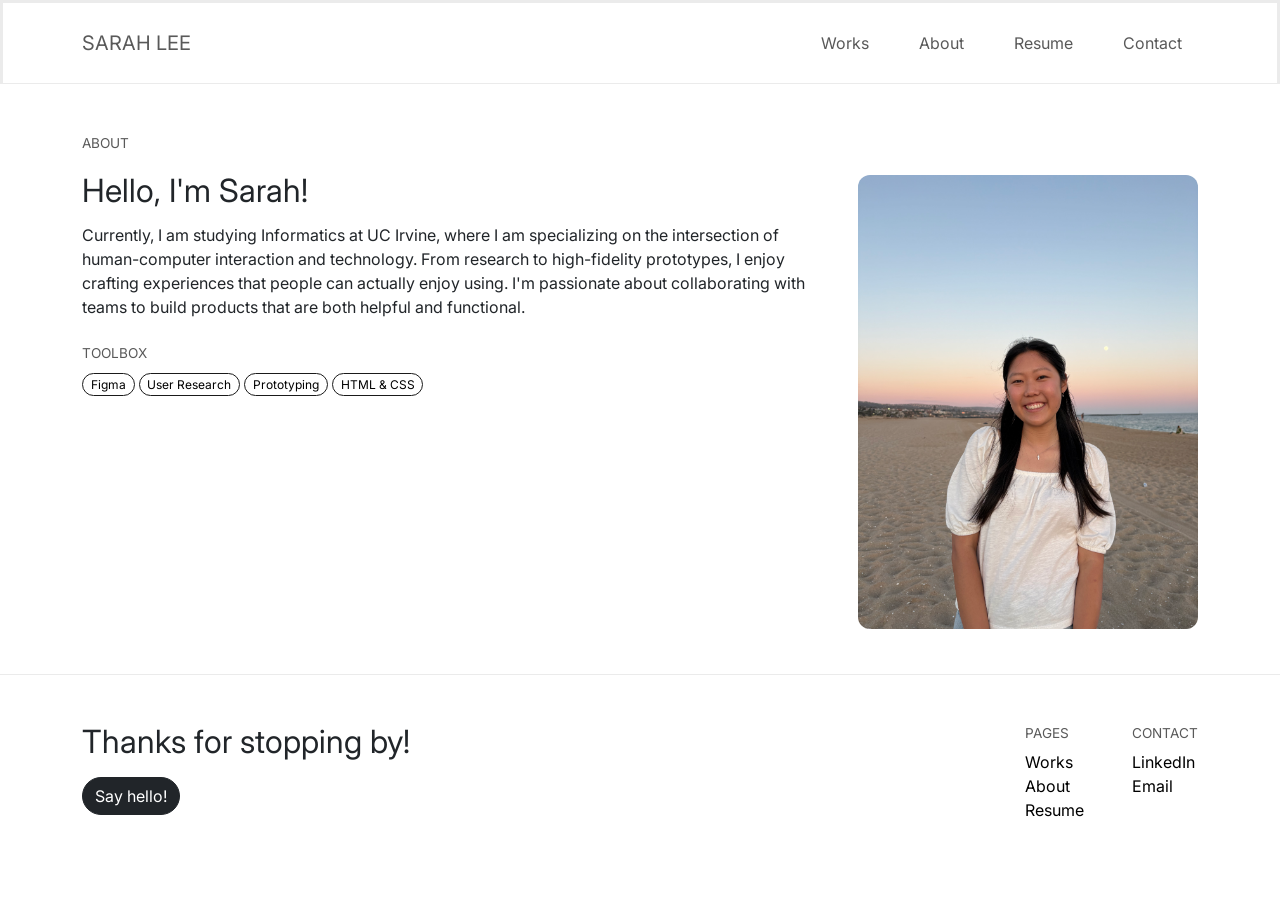
==== about.html @ 7f4d62b5 "fixed errors in nav and footer" ====
<!doctype html>
<html lang="en">
  <!--
WRITTEN BY: Sarah Lee
EMAIL: sarahsl7@uci.edu
-->

  <head>
    <meta charset="utf-8" />
    <meta name="author" content="Sarah Lee" />
    <meta name="description" content="Portfolio" />
    <meta name="viewport" content="width=device-width,initial-scale=1" />
    <!-- you would link to an external stylesheet here! -->
    <link
      rel="stylesheet"
      href="./bootstrap-5.3.8-dist/css/bootstrap.min.css"
    />
    <link rel="stylesheet" href="index.css" />
    <!-- you would also link to Bootstrap here! -->
    <title>Sarah Lee's About Page</title>
  </head>
  <body>
    <!-- nav bar -->
    <header>
      <nav
        class="navbar portfolio-nav fixed-top"
        aria-label="Sarah Lee, home page"
      >
        <div
          class="container d-flex justify-content-between align-items-center"
        >
          <a href="index.html" class="nav-brand">SARAH LEE</a>

          <ul class="nav justify-content-end">
            <li class="nav-item">
              <a
                class="nav-link"
                aria-current="page"
                href="index.html#works"
                aria-label="Works"
                >Works</a
              >
            </li>
            <li class="nav-item">
              <a class="nav-link" href="about.html" aria-label="About">About</a>
            </li>
            <li class="nav-item">
              <a
                class="nav-link"
                href="resume.pdf"
                target="_blank"
                aria-label="Resume (opens in a new tab)"
                >Resume</a
              >
            </li>
            <li class="nav-item">
              <a class="nav-link" href="contact.html" aria-label="Contact"
                >Contact</a
              >
            </li>
          </ul>
        </div>
      </nav>
    </header>

    <!-- about section-->
    <main>
      <section id="about" class="container section">
        <h2 class="label mb-4">About</h2>

        <div class="row align-items-start g-5">
          <div class="col-12 col-md-8 about-text">
            <p class="about-description">Hello, I'm Sarah!</p>
            <p>
              Currently, I am studying Informatics at UC Irvine, where I am
              specializing on the intersection of human-computer interaction and
              technology. From research to high-fidelity prototypes, I enjoy
              crafting experiences that people can actually enjoy using. I'm
              passionate about collaborating with teams to build products that
              are both helpful and functional.
            </p>
            <div class="mt-4">
              <p class="label">Toolbox</p>
              <span class="badge rounded-pill about-tag">Figma</span>
              <span class="badge rounded-pill about-tag">User Research</span>
              <span class="badge rounded-pill about-tag">Prototyping</span>
              <span class="badge rounded-pill about-tag">HTML &amp; CSS</span>
            </div>
          </div>
          <div class="col-12 col-md-4 text-center">
            <img
              src="headshot.png"
              alt="Portrait of Sarah Lee at the beach"
              class="img-fluid profile-img"
            />
          </div>
        </div>
      </section>
    </main>
    <!-- footer -->
    <footer id="contact" class="footer">
      <div class="container">
        <div class="row">
          <div class="col-12 col-md-6 mb-4 mb-md-0">
            <h2 class="footer-heading">Thanks for stopping by!</h2>
            <a
              href="mailto:sarahsl7@uci.edu"
              class="btn btn-dark rounded-pill footer-btn"
              >Say hello!</a
            >
          </div>

          <div
            class="col-12 col-md-6 d-flex gap-5 justify-content-start justify-content-md-end"
          >
            <div>
              <p class="label">Pages</p>
              <ul class="list-unstyled" aria-label="Pages">
                <li>
                  <a href="index.html#works" class="footer-link">Works</a>
                </li>
                <li><a href="about.html" class="footer-link">About</a></li>
                <li>
                  <a
                    href="resume.pdf"
                    target="_blank"
                    rel="noopener noreferrer"
                    class="footer-link"
                    >Resume</a
                  >
                </li>
              </ul>
            </div>

            <div>
              <p class="label">Contact</p>
              <ul class="list-unstyled" aria-label="Contact">
                <li>
                  <a
                    href="https://www.linkedin.com/in/sarah-lee-271b3a2b9/?isSelfProfile=true"
                    class="footer-link"
                    >LinkedIn</a
                  >
                </li>
                <li>
                  <a href="mailto:sarahsl7@uci.edu" class="footer-link"
                    >Email</a
                  >
                </li>
              </ul>
            </div>
          </div>
        </div>
      </div>
    </footer>
  </body>
</html>
---- index.css ----
@import url("https://fonts.googleapis.com/css2?family=Inter:ital,opsz,wght@0,14..32,100..900;1,14..32,100..900&display=swap");

body {
  font-family: "Inter", sans-serif;
  padding-top: 90px;
}

.section {
  padding-top: 45px;
  padding-bottom: 45px;
}

.skip-link {
  color: white;
}

.portfolio-nav {
  padding: 20px;
  background-color: white;
  border-bottom: 1px;
  border-color: #ebebeb;
  border-style: solid;
}

.nav-brand {
  font-size: 20px;
  color: #595959;
  text-decoration: none;
}

.nav-brand:hover {
  color: #496d89;
}

.portfolio-nav .nav {
  display: flex;
  gap: 18px;
  justify-content: flex-end;
  color: #595959;
}

.portfolio-nav .nav-link {
  color: #595959;
}

.portfolio-nav .nav-link:hover {
  color: #496d89;
}

.top {
  color: black;
  position: relative;
}

@media screen and (max-width: 640px) {
  .top {
    padding-top: 40px;
    padding-bottom: 24px;
  }
}

@media screen and (min-width: 640px) and (max-width: 1024px) {
  .top {
    padding-top: 70px;
    padding-bottom: 45px;
  }
}

@media screen and (min-width: 1024px) {
  .top {
    padding-top: 100px;
    padding-bottom: 65px;
  }
}

.top h1 {
  color: black;
  font-size: 4em;
  font-weight: normal;
}

.description {
  font-size: 2em;
  margin-bottom: 2em;
}

.label {
  text-transform: uppercase;
  font-weight: normal;
  color: #595959;
  font-size: 0.85em;
  margin-bottom: 0.5em;
}

#works {
  scroll-margin-top: 50px;
}

.works-card-img {
  height: 350px;
  object-fit: cover;
  border-radius: 10px;
}

.works-card {
  overflow: hidden;
  border: none;
}

.works-card:hover {
  border-color: #496d89;
}

.works-card-img {
  border: 0.25px solid rgba(128, 128, 128, 0.283);
}

.works-tag {
  border: 1px solid #1a1a1a;
  font-weight: normal;
  background-color: white;
  color: black;
}

.works-link {
  color: #1a1a1a;
}

.card-body:hover .works-link {
  color: #496d89;
}

.card-body:hover .card-description {
  color: #496d89;
}

.profile-img {
  width: 100%;
  max-width: 450px;
  height: auto;
  border-radius: 12px;
}

.about-description {
  font-size: 2em;
  line-height: 1;
  margin-bottom: 1rem;
  overflow-wrap: anywhere;
}

.about-text p {
  overflow-wrap: anywhere;
}

.about-tag {
  border: 1px solid #1a1a1a;
  font-weight: normal;
  background-color: white;
  color: black;
}

.footer {
  padding-top: 48px;
  padding-bottom: 24px;
  background-color: white;
  border-top: 1px;
  border-top-color: #ebebeb;
  border-top-style: solid;
}

.footer-heading {
  font-weight: normal;
  font-size: 2em;
  margin-bottom: 3%;
}

.footer-btn:hover {
  background-color: #496d89;
}

.footer-link {
  text-decoration: none;
  color: black;
}

.footer-link:hover {
  color: #496d89;
}

.back-button {
  display: inline-block;
  margin-bottom: 1.5rem;
  margin-top: 1.5rem;
  color: #595959;
  text-decoration: none;
}

.back-button:hover {
  color: #496d89;
}

.cs-hero-img {
  width: 100%;
  height: 600px;
  object-fit: cover;
}

.cs-summary {
  margin-bottom: 5%;
  font-weight: normal;
}

.contact-form .form-label {
  text-transform: uppercase;
}
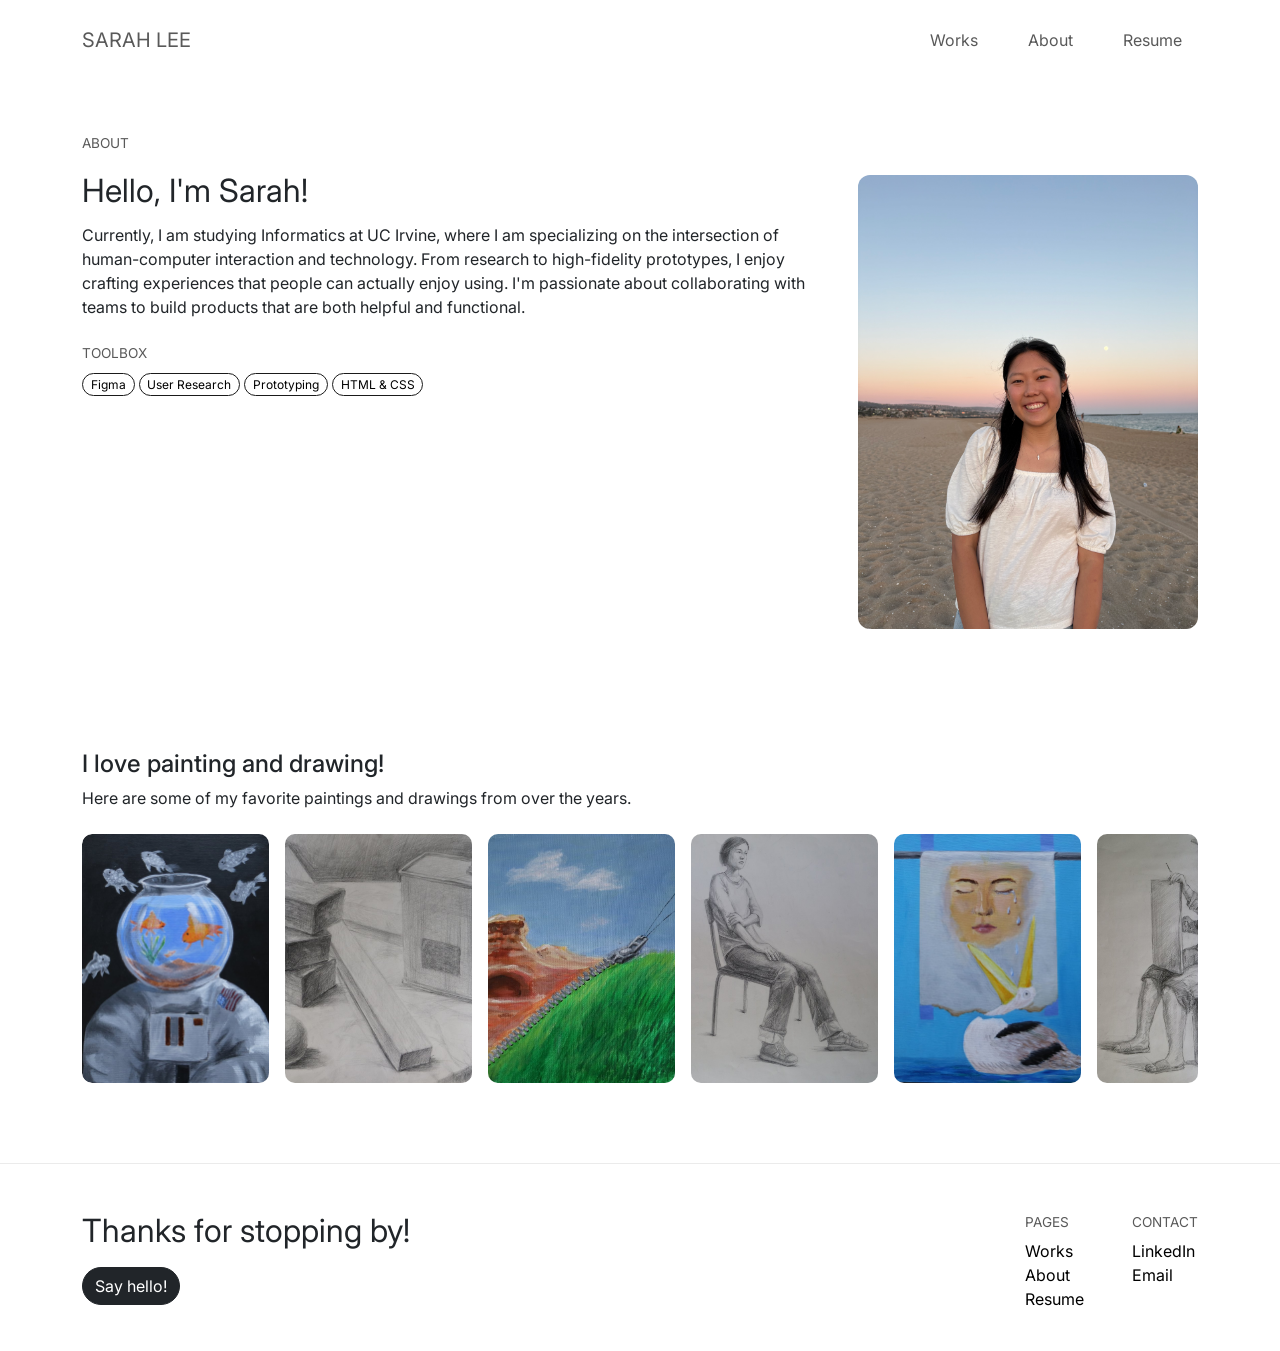
==== commit 74e5b60e: "Added image carousel in About page" ====
--- a/about.html
+++ b/about.html
@@ -23,7 +23,7 @@
     <!-- nav bar -->
     <header>
       <nav
-        class="navbar portfolio-nav fixed-top"
+        class="navbar portfolio-nav cs-nav fixed-top"
         aria-label="Sarah Lee, home page"
       >
         <div
@@ -51,11 +51,6 @@
                 target="_blank"
                 aria-label="Resume (opens in a new tab)"
                 >Resume</a
-              >
-            </li>
-            <li class="nav-item">
-              <a class="nav-link" href="contact.html" aria-label="Contact"
-                >Contact</a
               >
             </li>
           </ul>
@@ -96,6 +91,123 @@
           </div>
         </div>
       </section>
+
+      <!-- art carousel -->
+      <section class="container art-section" aria-labelledby="art-heading">
+        <h2 id="art-heading" class="art-heading">I love painting and drawing!</h2>
+        <p class="art-text">
+          Here are some of my favorite paintings and drawings from over the
+          years.
+        </p>
+
+        <div class="art-carousel">
+          <ul class="art-track">
+            <li>
+              <img src="artwork/astronaut-fish.jpg" alt="Painting of an astronaut whose helmet is a fishbowl with goldfish, with more fish floating in the black background." />
+            </li>
+            <li>
+              <img src="artwork/bricks.jpg" alt="Pencil drawing of stacked bricks, a metal can, a glass jar and a ball on a cloth." />
+            </li>
+            <li>
+              <img src="artwork/canyon-zipper.jpg" alt="Painting of a red rock canyon and a green grassy hill joined by a zipper, with birds above." />
+            </li>
+            <li>
+              <img src="artwork/girlonchair.jpg" alt="Pencil drawing of a girl sitting on a chair with her legs crossed." />
+            </li>
+            <li>
+              <img src="artwork/crane-face.jpg" alt="Painting of a crying woman's face on a hanging cloth above a pelican on blue water." />
+            </li>
+            <li>
+              <img src="artwork/man-painting.jpg" alt="Pencil drawing of a man in a cap sitting on a chair, painting on a canvas." />
+            </li>
+            <li>
+              <img src="artwork/fish-book.jpg" alt="Painting of an open book with a koi fish and lily pads growing from it, and fish drawings floating in the sky." />
+            </li>
+            <li>
+              <img src="artwork/puzzle-man.jpg" alt="Pencil drawing of a woman's face partly made of puzzle pieces, with the paper curling into a scroll." />
+            </li>
+            <li>
+              <img src="artwork/frame.jpg" alt="Painting of a wooden frame on a dock showing a green field and snowy mountains, with water pouring out of it." />
+            </li>
+            <li>
+              <img src="artwork/teddy-bear.jpg" alt="Pencil drawing of a teddy bear sitting on a cloth beside a vase and a wrapped box." />
+            </li>
+            <li>
+              <img src="artwork/glass-flower.jpg" alt="Painting of a pink magnolia growing inside a glass bottle on cracked ground, with blue shards flying out." />
+            </li>
+            <li>
+              <img src="artwork/holocaust.jpg" alt="Pencil drawing of two hands holding above railroad tracks that lead to a gate, with a yellow ribbon and a small figure walking." />
+            </li>
+            <li>
+              <img src="artwork/golf-man.jpg" alt="Painting of an older man in a blue shirt with a patch of grass and a golf flag on top of his head, on a yellow background." />
+            </li>
+            <li>
+              <img src="artwork/man-on-sheet.jpg" alt="Painting of a man's portrait on a hanging sheet in a wheat field, with a road winding out of it." />
+            </li>
+            <li>
+              <img src="artwork/tulip-pool.jpg" alt="Painting of a giant pink tulip topped with a pool and a ladder, rising from a wheat field with donuts floating around it." />
+            </li>
+            <li>
+              <img src="artwork/violin.jpg" alt="Painting of a road winding up from a cliff into the neck of a cello, above a city of gray buildings by the sea." />
+            </li>
+            <li>
+              <img src="artwork/whale.jpg" alt="Painting of a gray whale with a brick archway in its body, floating in blue water." />
+            </li>
+            <!-- second copy so the loop never shows a gap -->
+            <li aria-hidden="true">
+              <img src="artwork/astronaut-fish.jpg" alt="" />
+            </li>
+            <li aria-hidden="true">
+              <img src="artwork/bricks.jpg" alt="" />
+            </li>
+            <li aria-hidden="true">
+              <img src="artwork/canyon-zipper.jpg" alt="" />
+            </li>
+            <li aria-hidden="true">
+              <img src="artwork/girlonchair.jpg" alt="" />
+            </li>
+            <li aria-hidden="true">
+              <img src="artwork/crane-face.jpg" alt="" />
+            </li>
+            <li aria-hidden="true">
+              <img src="artwork/man-painting.jpg" alt="" />
+            </li>
+            <li aria-hidden="true">
+              <img src="artwork/fish-book.jpg" alt="" />
+            </li>
+            <li aria-hidden="true">
+              <img src="artwork/puzzle-man.jpg" alt="" />
+            </li>
+            <li aria-hidden="true">
+              <img src="artwork/frame.jpg" alt="" />
+            </li>
+            <li aria-hidden="true">
+              <img src="artwork/teddy-bear.jpg" alt="" />
+            </li>
+            <li aria-hidden="true">
+              <img src="artwork/glass-flower.jpg" alt="" />
+            </li>
+            <li aria-hidden="true">
+              <img src="artwork/holocaust.jpg" alt="" />
+            </li>
+            <li aria-hidden="true">
+              <img src="artwork/golf-man.jpg" alt="" />
+            </li>
+            <li aria-hidden="true">
+              <img src="artwork/man-on-sheet.jpg" alt="" />
+            </li>
+            <li aria-hidden="true">
+              <img src="artwork/tulip-pool.jpg" alt="" />
+            </li>
+            <li aria-hidden="true">
+              <img src="artwork/violin.jpg" alt="" />
+            </li>
+            <li aria-hidden="true">
+              <img src="artwork/whale.jpg" alt="" />
+            </li>
+          </ul>
+        </div>
+      </section>
     </main>
     <!-- footer -->
     <footer id="contact" class="footer">
@@ -153,5 +265,6 @@
         </div>
       </div>
     </footer>
+      <script src="nav.js"></script>
   </body>
 </html>
--- a/index.css
+++ b/index.css
@@ -16,10 +16,6 @@
 
 .portfolio-nav {
   padding: 20px;
-  background-color: white;
-  border-bottom: 1px;
-  border-color: #ebebeb;
-  border-style: solid;
 }
 
 .nav-brand {
@@ -213,3 +209,415 @@
 .contact-form .form-label {
   text-transform: uppercase;
 }
+
+/* ---------- Case study page ---------- */
+.cs-page {
+  padding-top: 0;
+}
+
+.cs-nav {
+  background-color: transparent;
+  border-bottom-color: transparent;
+  transition:
+    background-color 0.2s,
+    border-color 0.2s;
+}
+
+.cs-nav.scrolled {
+  background-color: white;
+  border-bottom-color: #ebebeb;
+}
+
+.cs-banner {
+  padding-top: 100px;
+  background-color: #ebf9fe;
+  line-height: 0;
+}
+
+.cs-banner-img {
+  display: block;
+  width: 100%;
+  height: 260px;
+  object-fit: contain;
+}
+
+.cs-header {
+  padding-top: 2.5rem;
+}
+
+.cs-title {
+  font-weight: normal;
+  font-size: 2rem;
+  letter-spacing: -0.02em;
+  margin-bottom: 0.5rem;
+}
+
+.cs-summary {
+  color: #595959;
+  font-weight: normal;
+  font-size: 1rem;
+  margin-bottom: 0;
+}
+
+.cs-store-badge {
+  display: block;
+  height: 48px;
+  width: auto;
+}
+
+.cs-meta {
+  margin-top: 2rem;
+  padding-top: 1.5rem;
+  padding-bottom: 0.5rem;
+  border-top: 1px solid #ebebeb;
+  border-bottom: 1px solid #ebebeb;
+}
+
+.cs-meta p {
+  margin-bottom: 0.25rem;
+}
+
+.cs-body {
+  padding-top: 2.5rem;
+  padding-bottom: 4rem;
+}
+
+.cs-side .back-button {
+  margin-top: 0;
+}
+
+.cs-sections ul {
+  margin-bottom: 0;
+}
+
+.cs-section-link {
+  color: #595959;
+  text-decoration: none;
+}
+
+.cs-section-link:hover,
+.cs-section-link.active {
+  color: #1a1a1a;
+}
+
+.cs-eyebrow {
+  margin-bottom: 1rem;
+  color: rgb(0, 0, 227);
+  font-size: 0.75rem;
+  letter-spacing: 0.1em;
+  text-transform: uppercase;
+}
+
+.cs-subeyebrow {
+  margin-top: 2.5rem;
+  margin-bottom: 1.25rem;
+}
+
+.cs-section {
+  padding-top: 3.5rem;
+  scroll-margin-top: 90px;
+}
+
+.cs-section:first-child {
+  padding-top: 0;
+}
+
+.cs-section h2 {
+  margin-bottom: 1.5rem;
+  font-size: 1rem;
+  font-weight: normal;
+  letter-spacing: -0.01em;
+  line-height: 1.375;
+}
+
+.cs-section h3 {
+  margin-bottom: 0.5rem;
+  font-size: 1.25rem;
+  font-weight: normal;
+}
+
+.cs-section p {
+  max-width: 65ch;
+  line-height: 1.65;
+  overflow-wrap: anywhere;
+}
+
+.cs-box {
+  margin-top: 1.5rem;
+  padding: 1.75rem;
+  border-radius: 16px;
+  background-color: #f8f9fa;
+}
+
+.cs-box p:last-child {
+  margin-bottom: 1rem;
+}
+
+.cs-content {
+  max-width: 944px;
+}
+
+.cs-feature {
+  padding: 2.5rem 0;
+}
+
+.cs-feature p {
+  margin-bottom: 0;
+}
+
+.cs-feature + .cs-feature {
+  margin-top: 1rem;
+}
+
+.cs-feature .cs-panel {
+  aspect-ratio: 1 / 1;
+  overflow: hidden;
+  border-radius: 6px;
+}
+
+.cs-feature .cs-panel span {
+  display: block;
+  width: 100%;
+  height: 100%;
+}
+
+.cs-feature .cs-panel img {
+  display: block;
+  width: 100%;
+  height: 100%;
+  object-fit: cover;
+  transform: scale(1.45);
+}
+
+/* each screenshot has its phone at a slightly different spot, so nudge it to the center */
+.cs-feature .cs-panel img.cs-shot-pc {
+  transform: translate(-6.4%, 12.7%) scale(1.45);
+}
+
+.cs-feature .cs-panel img.cs-shot-event {
+  transform: translate(0, 9.4%) scale(1.45);
+}
+
+.cs-feature .cs-panel img.cs-shot-rewards {
+  transform: translate(2.1%, 9.9%) scale(1.45);
+}
+
+.cs-panel {
+  display: flex;
+  justify-content: center;
+  color: #595959;
+  text-align: center;
+}
+
+.cs-panel-wide {
+  display: block;
+  margin-top: 1rem;
+  overflow: hidden;
+  border: 1px solid #f5f5f5;
+  border-radius: 12px;
+}
+
+.cs-panel-wide span {
+  display: block;
+}
+
+.cs-panel-wide img {
+  display: block;
+  width: 100%;
+  height: auto;
+}
+
+.cs-rule {
+  margin: 1rem 0;
+  border-color: #ebebeb;
+  opacity: 1;
+}
+
+.cs-pain li {
+  position: relative;
+  padding-left: 1.75rem;
+  margin-bottom: 0.9rem;
+  line-height: 1.5;
+}
+
+.cs-pain li::before {
+  content: "\2715";
+  content: "\2715" / "";
+  position: absolute;
+  left: 0;
+  color: rgb(0, 0, 227);
+}
+
+@media screen and (min-width: 768px) {
+  .cs-banner-img {
+    height: 460px;
+  }
+
+  .cs-title {
+    font-size: 3rem;
+  }
+
+  .cs-section {
+    padding-top: 5rem;
+  }
+
+  .cs-section h2 {
+    font-size: 2.2rem;
+  }
+
+  .cs-side {
+    position: sticky;
+    top: 110px;
+  }
+
+  .cs-sections {
+    border-left: 1px solid #ebebeb;
+  }
+
+  .cs-section-link {
+    display: block;
+    margin-left: -1px;
+    padding: 0.35rem 0 0.35rem 1rem;
+    border-left: 2px solid transparent;
+  }
+
+  .cs-section-link.active {
+    border-left-color: rgb(0, 0, 227);
+  }
+}
+
+@media screen and (max-width: 640px) {
+  .cs-banner {
+    padding-top: 180px;
+  }
+
+  .cs-box {
+    padding: 1.25rem;
+  }
+
+  .cs-panel {
+    min-height: 180px;
+  }
+}
+
+/* ---------- Case study page: text size and side margins ---------- */
+.cs-page {
+  font-size: 0.9375rem;
+}
+
+.cs-page .container {
+  --bs-gutter-x: 3rem;
+  max-width: 1180px;
+}
+
+.cs-page .nav-brand {
+  font-size: 1.15rem;
+}
+
+.cs-page .portfolio-nav .nav-link {
+  font-size: 0.9rem;
+}
+
+.cs-page .cs-title {
+  font-size: 2.1rem;
+}
+
+.cs-page .cs-summary {
+  font-size: 1rem;
+}
+
+.cs-page .cs-eyebrow {
+  font-size: 0.7rem;
+}
+
+.cs-page .cs-section h2 {
+  font-size: 1.625rem;
+}
+
+.cs-page .cs-section h3 {
+  font-size: 1.15rem;
+}
+
+@media screen and (min-width: 768px) {
+  .cs-page .cs-title {
+    font-size: 2.75rem;
+  }
+
+  .cs-page .cs-section h2 {
+    font-size: 2.05rem;
+  }
+}
+
+/* ---------- About page: art carousel ---------- */
+/* 120px from the content above (the about section already has 45px of bottom padding) */
+.art-section {
+  padding-top: 75px;
+  padding-bottom: 5rem;
+}
+
+.art-heading {
+  margin: 0 0 8px;
+  font-size: 1.5rem;
+  font-weight: 500;
+  line-height: 30px;
+}
+
+.art-text {
+  margin: 0 0 24px;
+  font-size: 1rem;
+  font-weight: 400;
+  line-height: 1.45;
+}
+
+.art-carousel {
+  overflow: hidden;
+  border-radius: 10px;
+}
+
+.art-track {
+  display: flex;
+  gap: 16px;
+  width: max-content;
+  margin: 0;
+  padding: 0;
+  list-style: none;
+  animation: art-scroll 85s linear infinite;
+}
+
+.art-track:hover {
+  animation-play-state: paused;
+}
+
+.art-track li {
+  flex: none;
+}
+
+.art-track img {
+  display: block;
+  width: 187px;
+  height: 249px;
+  object-fit: cover;
+  border-radius: 10px;
+}
+
+/* moves exactly one copy of the images (plus one gap) to the left, then repeats */
+@keyframes art-scroll {
+  to {
+    transform: translateX(calc(-50% - 8px));
+  }
+}
+
+/* people who ask for less motion get a still strip they can scroll by hand */
+@media (prefers-reduced-motion: reduce) {
+  .art-track {
+    animation: none;
+  }
+
+  .art-track li[aria-hidden="true"] {
+    display: none;
+  }
+
+  .art-carousel {
+    overflow-x: auto;
+  }
+}
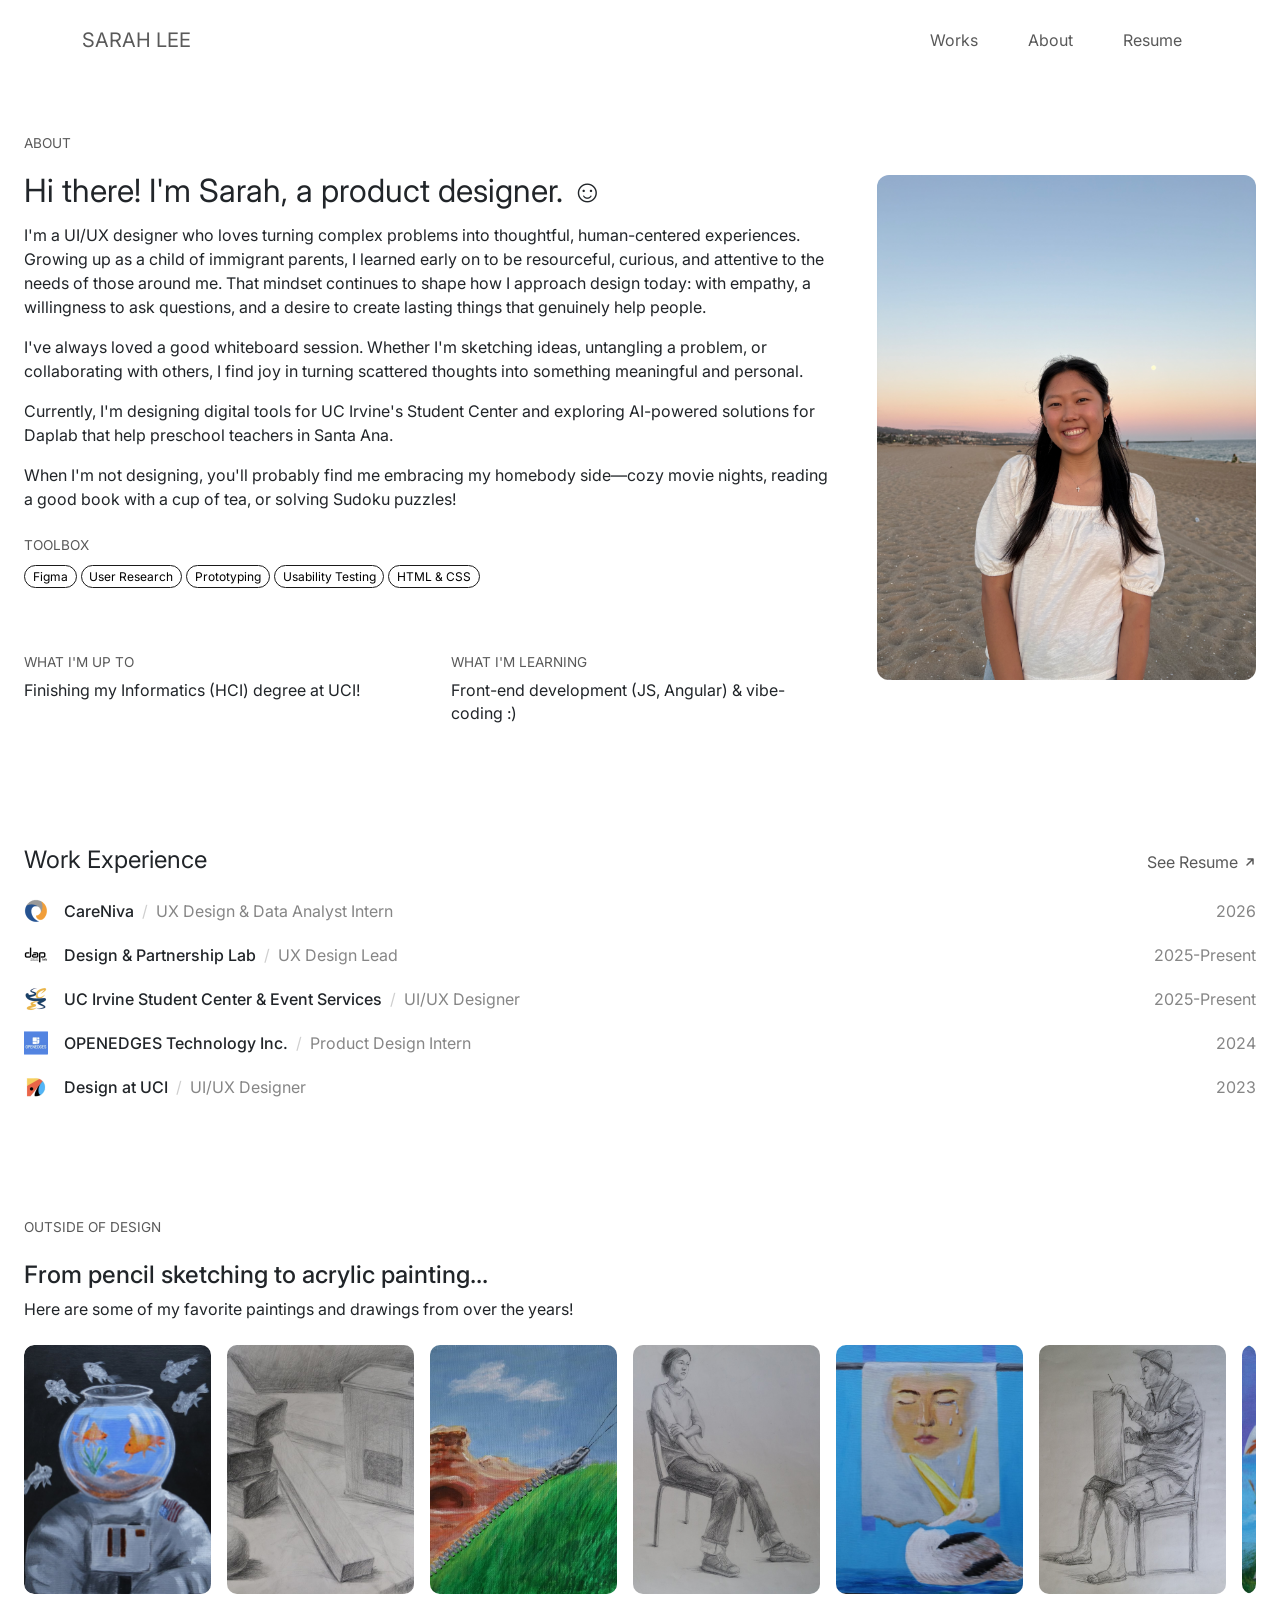
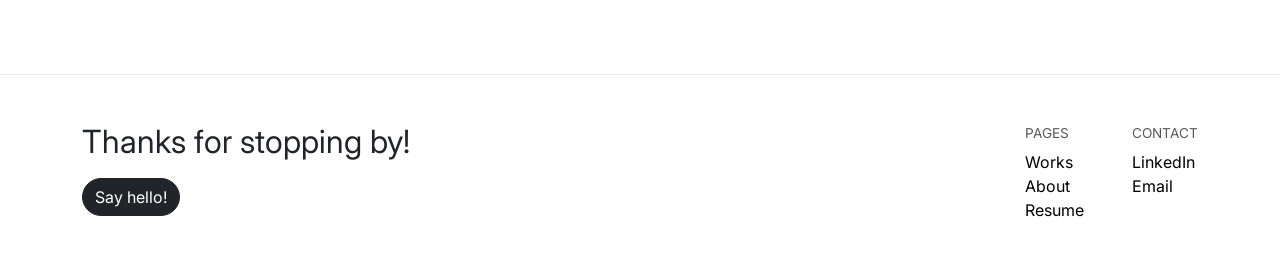
==== commit d8b92087: "added work experience in About and experimenting with careniva cs" ====
--- a/about.html
+++ b/about.html
@@ -65,21 +65,58 @@
 
         <div class="row align-items-start g-5">
           <div class="col-12 col-md-8 about-text">
-            <p class="about-description">Hello, I'm Sarah!</p>
+            <p class="about-description">
+              Hi there! I'm Sarah, a product designer. ☺
+            </p>
             <p>
-              Currently, I am studying Informatics at UC Irvine, where I am
-              specializing on the intersection of human-computer interaction and
-              technology. From research to high-fidelity prototypes, I enjoy
-              crafting experiences that people can actually enjoy using. I'm
-              passionate about collaborating with teams to build products that
-              are both helpful and functional.
+              I'm a UI/UX designer who loves turning complex problems into
+              thoughtful, human-centered experiences. Growing up as a child of
+              immigrant parents, I learned early on to be resourceful, curious,
+              and attentive to the needs of those around me. That mindset
+              continues to shape how I approach design today: with empathy, a
+              willingness to ask questions, and a desire to create lasting
+              things that genuinely help people.
+            </p>
+            <p>
+              I've always loved a good whiteboard session. Whether I'm sketching
+              ideas, untangling a problem, or collaborating with others, I find
+              joy in turning scattered thoughts into something meaningful and
+              personal.
+            </p>
+            <p>
+              Currently, I'm designing digital tools for UC Irvine's Student
+              Center and exploring AI-powered solutions for Daplab that help
+              preschool teachers in Santa Ana.
+            </p>
+            <p>
+              When I'm not designing, you'll probably find me embracing my
+              homebody side—cozy movie nights, reading a good book with a cup of
+              tea, or solving Sudoku puzzles!
             </p>
             <div class="mt-4">
               <p class="label">Toolbox</p>
               <span class="badge rounded-pill about-tag">Figma</span>
               <span class="badge rounded-pill about-tag">User Research</span>
               <span class="badge rounded-pill about-tag">Prototyping</span>
+              <span class="badge rounded-pill about-tag"
+                >Usability Testing</span
+              >
               <span class="badge rounded-pill about-tag">HTML &amp; CSS</span>
+            </div>
+
+            <div class="row gx-5 about-now">
+              <div class="col-12 col-md-6 mb-4 mb-md-0">
+                <p class="label">What I'm up to</p>
+                <p class="about-now-text">
+                  Finishing my Informatics (HCI) degree at UCI!
+                </p>
+              </div>
+              <div class="col-12 col-md-6">
+                <p class="label">What I'm Learning</p>
+                <p class="about-now-text">
+                  Front-end development (JS, Angular) & vibe-coding :)
+                </p>
+              </div>
             </div>
           </div>
           <div class="col-12 col-md-4 text-center">
@@ -92,66 +129,201 @@
         </div>
       </section>
 
+      <!-- work experience -->
+      <section class="container exp-section" aria-labelledby="exp-heading">
+        <div class="d-flex justify-content-between align-items-baseline">
+          <h2 id="exp-heading" class="exp-heading">Work Experience</h2>
+          <a
+            href="resume.pdf"
+            target="_blank"
+            rel="noopener noreferrer"
+            class="exp-resume"
+            aria-label="See Resume (opens in a new tab)"
+            >See Resume
+            <svg
+              class="exp-arrow"
+              width="12"
+              height="12"
+              viewBox="0 0 12 12"
+              fill="none"
+              stroke="currentColor"
+              stroke-width="1.5"
+              stroke-linecap="round"
+              stroke-linejoin="round"
+              aria-hidden="true"
+              focusable="false"
+            >
+              <path d="M3 9L9 3M4 3h5v5" />
+            </svg>
+          </a>
+        </div>
+
+        <!-- copy a whole <li> to add a job. Swap the letter box for <img src="logo.png" alt=""> if you have a logo -->
+        <ul class="exp-list">
+          <li class="exp-row">
+            <span class="exp-logo" aria-hidden="true"
+              ><img src="logos/careniva.png" alt=""
+            /></span>
+            <span class="exp-company">CareNiva</span>
+            <span class="exp-sep" aria-hidden="true">/</span>
+            <span class="exp-role">UX Design &amp; Data Analyst Intern</span>
+            <span class="exp-year">2026</span>
+          </li>
+          <li class="exp-row">
+            <span class="exp-logo" aria-hidden="true"
+              ><img src="logos/dap-lab.png" alt=""
+            /></span>
+            <span class="exp-company">Design &amp; Partnership Lab</span>
+            <span class="exp-sep" aria-hidden="true">/</span>
+            <span class="exp-role">UX Design Lead</span>
+            <span class="exp-year">2025-Present</span>
+          </li>
+          <li class="exp-row">
+            <span class="exp-logo" aria-hidden="true"
+              ><img src="logos/uci-student-center.png" alt=""
+            /></span>
+            <span class="exp-company"
+              >UC Irvine Student Center &amp; Event Services</span
+            >
+            <span class="exp-sep" aria-hidden="true">/</span>
+            <span class="exp-role">UI/UX Designer</span>
+            <span class="exp-year">2025-Present</span>
+          </li>
+          <li class="exp-row">
+            <span class="exp-logo" aria-hidden="true"
+              ><img src="logos/openedges.png" alt=""
+            /></span>
+            <span class="exp-company">OPENEDGES Technology Inc.</span>
+            <span class="exp-sep" aria-hidden="true">/</span>
+            <span class="exp-role">Product Design Intern</span>
+            <span class="exp-year">2024</span>
+          </li>
+          <li class="exp-row">
+            <span class="exp-logo" aria-hidden="true"
+              ><img src="logos/design-at-uci.png" alt=""
+            /></span>
+            <span class="exp-company">Design at UCI</span>
+            <span class="exp-sep" aria-hidden="true">/</span>
+            <span class="exp-role">UI/UX Designer</span>
+            <span class="exp-year">2023</span>
+          </li>
+        </ul>
+      </section>
+
       <!-- art carousel -->
       <section class="container art-section" aria-labelledby="art-heading">
-        <h2 id="art-heading" class="art-heading">I love painting and drawing!</h2>
+        <h2 class="label mb-4">Outside of Design</h2>
+        <h2 id="art-heading" class="art-heading">
+          From pencil sketching to acrylic painting...
+        </h2>
         <p class="art-text">
           Here are some of my favorite paintings and drawings from over the
-          years.
+          years!
         </p>
 
         <div class="art-carousel">
           <ul class="art-track">
             <li>
-              <img src="artwork/astronaut-fish.jpg" alt="Painting of an astronaut whose helmet is a fishbowl with goldfish, with more fish floating in the black background." />
-            </li>
-            <li>
-              <img src="artwork/bricks.jpg" alt="Pencil drawing of stacked bricks, a metal can, a glass jar and a ball on a cloth." />
-            </li>
-            <li>
-              <img src="artwork/canyon-zipper.jpg" alt="Painting of a red rock canyon and a green grassy hill joined by a zipper, with birds above." />
-            </li>
-            <li>
-              <img src="artwork/girlonchair.jpg" alt="Pencil drawing of a girl sitting on a chair with her legs crossed." />
-            </li>
-            <li>
-              <img src="artwork/crane-face.jpg" alt="Painting of a crying woman's face on a hanging cloth above a pelican on blue water." />
-            </li>
-            <li>
-              <img src="artwork/man-painting.jpg" alt="Pencil drawing of a man in a cap sitting on a chair, painting on a canvas." />
-            </li>
-            <li>
-              <img src="artwork/fish-book.jpg" alt="Painting of an open book with a koi fish and lily pads growing from it, and fish drawings floating in the sky." />
-            </li>
-            <li>
-              <img src="artwork/puzzle-man.jpg" alt="Pencil drawing of a woman's face partly made of puzzle pieces, with the paper curling into a scroll." />
-            </li>
-            <li>
-              <img src="artwork/frame.jpg" alt="Painting of a wooden frame on a dock showing a green field and snowy mountains, with water pouring out of it." />
-            </li>
-            <li>
-              <img src="artwork/teddy-bear.jpg" alt="Pencil drawing of a teddy bear sitting on a cloth beside a vase and a wrapped box." />
-            </li>
-            <li>
-              <img src="artwork/glass-flower.jpg" alt="Painting of a pink magnolia growing inside a glass bottle on cracked ground, with blue shards flying out." />
-            </li>
-            <li>
-              <img src="artwork/holocaust.jpg" alt="Pencil drawing of two hands holding above railroad tracks that lead to a gate, with a yellow ribbon and a small figure walking." />
-            </li>
-            <li>
-              <img src="artwork/golf-man.jpg" alt="Painting of an older man in a blue shirt with a patch of grass and a golf flag on top of his head, on a yellow background." />
-            </li>
-            <li>
-              <img src="artwork/man-on-sheet.jpg" alt="Painting of a man's portrait on a hanging sheet in a wheat field, with a road winding out of it." />
-            </li>
-            <li>
-              <img src="artwork/tulip-pool.jpg" alt="Painting of a giant pink tulip topped with a pool and a ladder, rising from a wheat field with donuts floating around it." />
-            </li>
-            <li>
-              <img src="artwork/violin.jpg" alt="Painting of a road winding up from a cliff into the neck of a cello, above a city of gray buildings by the sea." />
-            </li>
-            <li>
-              <img src="artwork/whale.jpg" alt="Painting of a gray whale with a brick archway in its body, floating in blue water." />
+              <img
+                src="artwork/astronaut-fish.jpg"
+                alt="Painting of an astronaut whose helmet is a fishbowl with goldfish, with more fish floating in the black background."
+              />
+            </li>
+            <li>
+              <img
+                src="artwork/bricks.jpg"
+                alt="Pencil drawing of stacked bricks, a metal can, a glass jar and a ball on a cloth."
+              />
+            </li>
+            <li>
+              <img
+                src="artwork/canyon-zipper.jpg"
+                alt="Painting of a red rock canyon and a green grassy hill joined by a zipper, with birds above."
+              />
+            </li>
+            <li>
+              <img
+                src="artwork/girlonchair.jpg"
+                alt="Pencil drawing of a girl sitting on a chair with her legs crossed."
+              />
+            </li>
+            <li>
+              <img
+                src="artwork/crane-face.jpg"
+                alt="Painting of a crying woman's face on a hanging cloth above a pelican on blue water."
+              />
+            </li>
+            <li>
+              <img
+                src="artwork/man-painting.jpg"
+                alt="Pencil drawing of a man in a cap sitting on a chair, painting on a canvas."
+              />
+            </li>
+            <li>
+              <img
+                src="artwork/fish-book.jpg"
+                alt="Painting of an open book with a koi fish and lily pads growing from it, and fish drawings floating in the sky."
+              />
+            </li>
+            <li>
+              <img
+                src="artwork/puzzle-man.jpg"
+                alt="Pencil drawing of a woman's face partly made of puzzle pieces, with the paper curling into a scroll."
+              />
+            </li>
+            <li>
+              <img
+                src="artwork/frame.jpg"
+                alt="Painting of a wooden frame on a dock showing a green field and snowy mountains, with water pouring out of it."
+              />
+            </li>
+            <li>
+              <img
+                src="artwork/teddy-bear.jpg"
+                alt="Pencil drawing of a teddy bear sitting on a cloth beside a vase and a wrapped box."
+              />
+            </li>
+            <li>
+              <img
+                src="artwork/glass-flower.jpg"
+                alt="Painting of a pink magnolia growing inside a glass bottle on cracked ground, with blue shards flying out."
+              />
+            </li>
+            <li>
+              <img
+                src="artwork/holocaust.jpg"
+                alt="Pencil drawing of two hands holding above railroad tracks that lead to a gate, with a yellow ribbon and a small figure walking."
+              />
+            </li>
+            <li>
+              <img
+                src="artwork/golf-man.jpg"
+                alt="Painting of an older man in a blue shirt with a patch of grass and a golf flag on top of his head, on a yellow background."
+              />
+            </li>
+            <li>
+              <img
+                src="artwork/man-on-sheet.jpg"
+                alt="Painting of a man's portrait on a hanging sheet in a wheat field, with a road winding out of it."
+              />
+            </li>
+            <li>
+              <img
+                src="artwork/tulip-pool.jpg"
+                alt="Painting of a giant pink tulip topped with a pool and a ladder, rising from a wheat field with donuts floating around it."
+              />
+            </li>
+            <li>
+              <img
+                src="artwork/violin.jpg"
+                alt="Painting of a road winding up from a cliff into the neck of a cello, above a city of gray buildings by the sea."
+              />
+            </li>
+            <li>
+              <img
+                src="artwork/whale.jpg"
+                alt="Painting of a gray whale with a brick archway in its body, floating in blue water."
+              />
             </li>
             <!-- second copy so the loop never shows a gap -->
             <li aria-hidden="true">
@@ -265,6 +437,6 @@
         </div>
       </div>
     </footer>
-      <script src="nav.js"></script>
+    <script src="nav.js"></script>
   </body>
 </html>
--- a/index.css
+++ b/index.css
@@ -76,7 +76,7 @@
 }
 
 .description {
-  font-size: 2em;
+  font-size: 1.5em;
   margin-bottom: 2em;
 }
 
@@ -505,17 +505,18 @@
   font-size: 0.9375rem;
 }
 
-.cs-page .container {
+/* the nav keeps the same text size as the other pages */
+.cs-page .portfolio-nav {
+  font-size: 1rem;
+}
+/*
+.cs-page main .container {
   --bs-gutter-x: 3rem;
   max-width: 1180px;
-}
-
-.cs-page .nav-brand {
-  font-size: 1.15rem;
-}
-
-.cs-page .portfolio-nav .nav-link {
-  font-size: 0.9rem;
+} */
+main .container {
+  --bs-gutter-x: 3rem;
+  max-width: 1300px;
 }
 
 .cs-page .cs-title {
@@ -621,3 +622,268 @@
     overflow-x: auto;
   }
 }
+
+/* ---------- About page: what I'm up to / learning ---------- */
+.about-now {
+  margin-top: 4rem;
+}
+
+.about-now .about-now-label {
+  margin-bottom: 8px;
+  font-size: 1rem;
+  font-weight: 500;
+  line-height: 1.15;
+}
+
+.about-now .about-now-text {
+  margin-bottom: 0;
+  font-size: 1rem;
+  line-height: 1.45;
+}
+
+/* ---------- About page: work experience ---------- */
+/* 120px from the content above (the about section already has 45px of bottom padding) */
+.exp-section {
+  padding-top: 75px;
+}
+
+.exp-heading {
+  margin: 0;
+  font-size: 1.5rem;
+  font-weight: 400;
+  line-height: 30px;
+}
+
+.exp-resume {
+  display: inline-flex;
+  align-items: center;
+  gap: 6px;
+  color: #595959;
+  text-decoration: none;
+}
+
+.exp-arrow {
+  flex: none;
+  transition: transform 0.15s;
+}
+
+.exp-resume:hover .exp-arrow {
+  transform: translate(2px, -2px);
+}
+
+.exp-resume:hover {
+  color: #496d89;
+}
+
+.exp-list {
+  margin: 24px 0 0;
+  padding: 0;
+  list-style: none;
+}
+
+.exp-row {
+  display: flex;
+  flex-wrap: wrap;
+  align-items: center;
+  column-gap: 8px;
+  row-gap: 2px;
+  min-height: 24px;
+}
+
+.exp-row + .exp-row {
+  margin-top: 20px;
+}
+
+.exp-logo {
+  display: flex;
+  flex: none;
+  align-items: center;
+  justify-content: center;
+  width: 24px;
+  height: 24px;
+  margin-right: 8px;
+  color: #595959;
+  font-size: 12px;
+  font-weight: 500;
+}
+
+.exp-logo img {
+  display: block;
+  width: 100%;
+  height: 100%;
+  object-fit: contain;
+}
+
+.exp-company {
+  font-size: 1rem;
+  font-weight: 500;
+  line-height: 1.45;
+}
+
+.exp-sep {
+  color: #cfcfcf;
+}
+
+.exp-role,
+.exp-year {
+  color: #868686;
+  font-size: 1rem;
+  line-height: 1.45;
+}
+
+.exp-year {
+  margin-left: auto;
+}
+
+/* the carousel follows the experience list: 120px gap */
+.exp-section + .art-section {
+  padding-top: 120px;
+}
+
+/* ---------- CareNiva case study ---------- */
+.cs-banner-careniva {
+  background-color: #fafcfe;
+}
+
+.cs-link-btn {
+  min-width: 9.5rem;
+  font-size: 0.9rem;
+}
+
+.cs-subhead {
+  margin-top: 3rem;
+  margin-bottom: 1rem;
+}
+
+.cs-after-table {
+  margin-top: 1.5rem;
+}
+
+.cs-stats {
+  margin-top: 2rem;
+  padding: 1.5rem 0 0.5rem;
+  border-top: 1px solid #ebebeb;
+  border-bottom: 1px solid #ebebeb;
+}
+
+.cs-stat-number {
+  margin-bottom: 0.5rem;
+  font-size: 2.5rem;
+  letter-spacing: -0.02em;
+  line-height: 1.1;
+}
+
+.cs-stat-label {
+  color: #595959;
+  font-size: 0.9rem;
+  line-height: 1.5;
+}
+
+.cs-steps {
+  margin-top: 1rem;
+  margin-bottom: 1.5rem;
+}
+
+.cs-steps .cs-eyebrow {
+  margin-bottom: 0.5rem;
+}
+
+.cs-bullets {
+  max-width: 65ch;
+  padding-left: 1.25rem;
+  line-height: 1.65;
+}
+
+.cs-bullets li {
+  margin-bottom: 0.5rem;
+}
+
+/* tables scroll sideways on small screens instead of squashing */
+.cs-table-wrap {
+  margin-top: 1rem;
+}
+
+.cs-table {
+  --bs-table-bg: transparent;
+  --bs-table-border-color: #ebebeb;
+  min-width: 560px;
+  margin-bottom: 0;
+  font-size: 0.9rem;
+}
+
+.cs-table th,
+.cs-table td {
+  padding: 0.85rem 1rem 0.85rem 0;
+  vertical-align: top;
+  line-height: 1.5;
+}
+
+.cs-table thead th {
+  color: #595959;
+  font-size: 0.75rem;
+  font-weight: normal;
+  letter-spacing: 0.08em;
+  text-transform: uppercase;
+}
+
+.cs-table tbody th {
+  font-weight: 500;
+}
+
+.cs-box-flush {
+  height: 100%;
+  margin-top: 0;
+}
+
+.cs-decision {
+  height: 100%;
+  padding-top: 1.5rem;
+  border-top: 1px solid #ebebeb;
+}
+
+.cs-decision .cs-eyebrow {
+  margin-bottom: 0.5rem;
+}
+
+.cs-figure {
+  margin: 0 0 3rem;
+}
+
+.cs-caption {
+  max-width: 65ch;
+  margin-top: 0.75rem;
+  color: #595959;
+  font-size: 0.85rem;
+  line-height: 1.5;
+}
+
+.cs-panel-narrow {
+  max-width: 360px;
+}
+
+.cs-panel-diagram {
+  padding: 1.5rem 1rem;
+}
+
+.cs-todo {
+  padding: 0.05em 0.35em;
+  border-radius: 4px;
+  background-color: #fff3bf;
+  color: #1a1a1a;
+}
+
+.cs-panel-wide.cs-todo-panel {
+  display: flex;
+  align-items: center;
+  justify-content: center;
+  min-height: 180px;
+  padding: 1.5rem;
+  background-color: #f8f9fa;
+  text-align: center;
+}
+
+@media screen and (max-width: 640px) {
+  .cs-stat-number {
+    font-size: 2rem;
+  }
+}
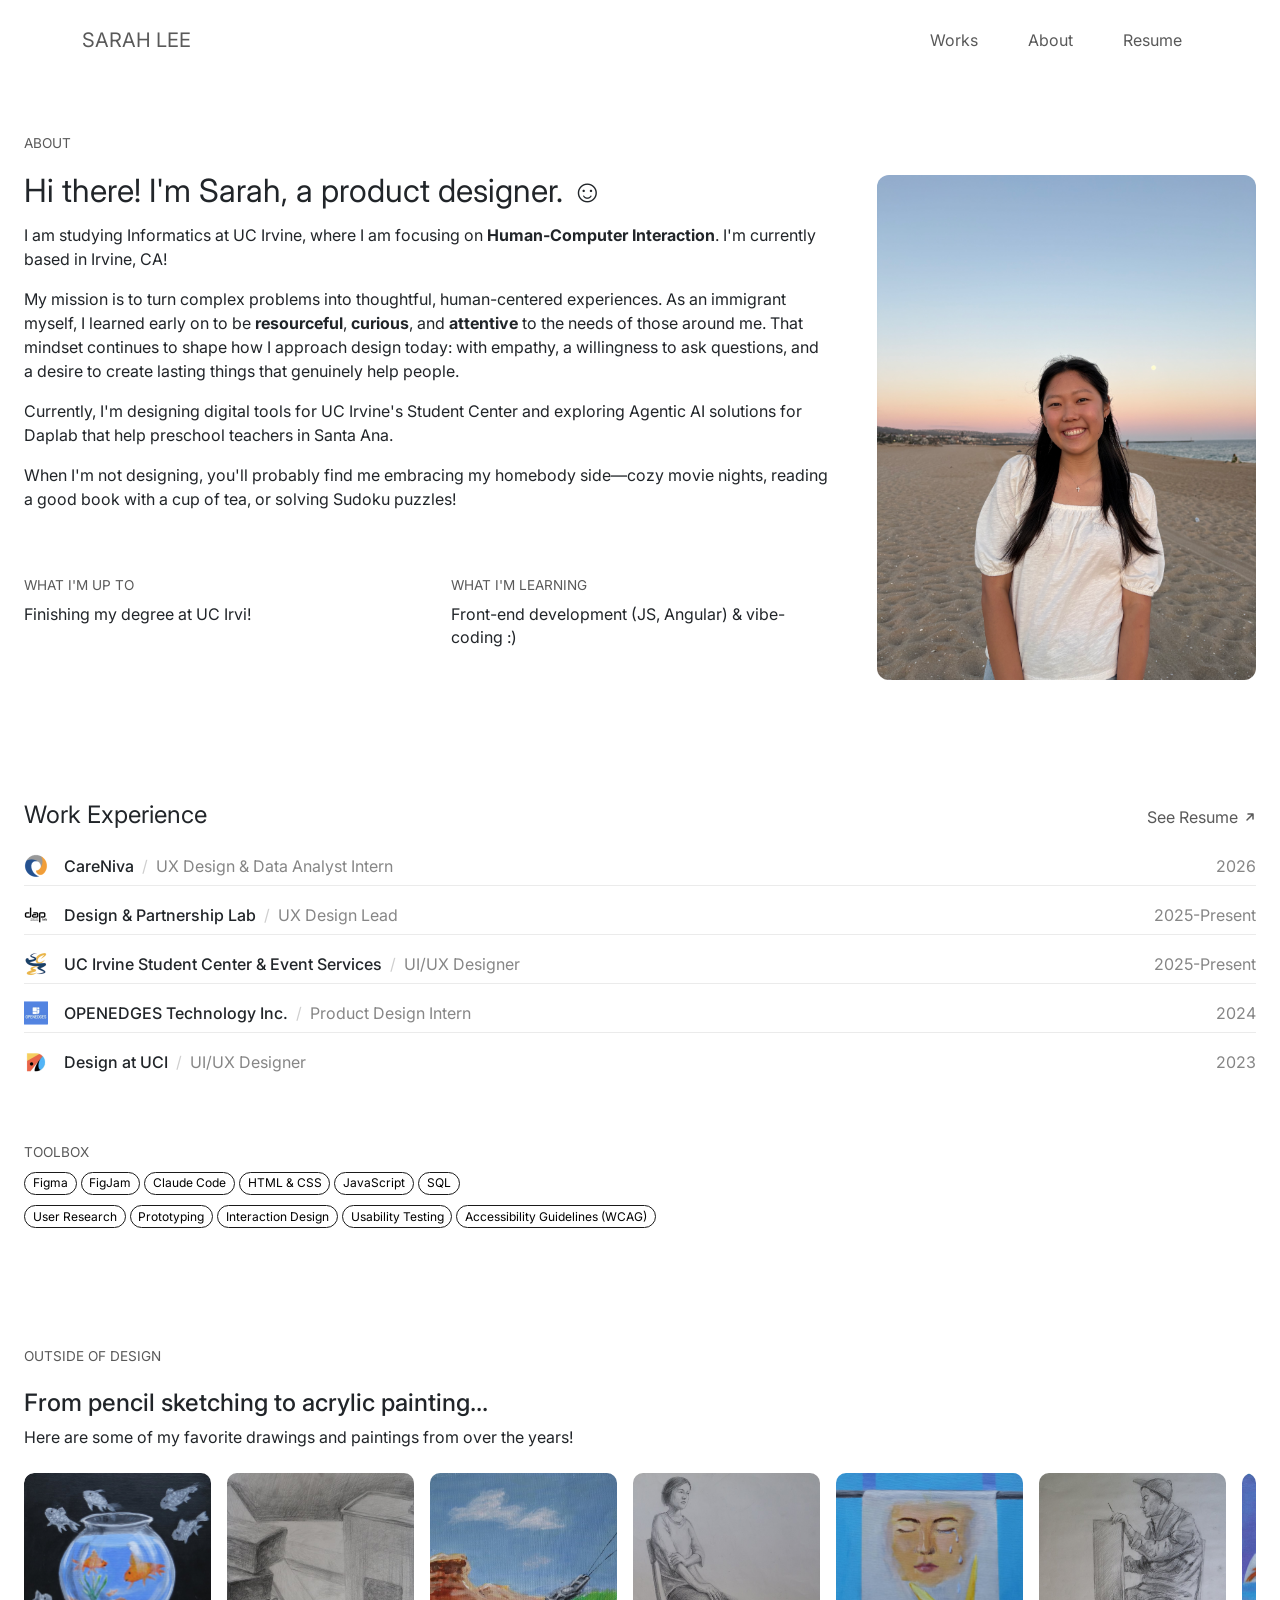
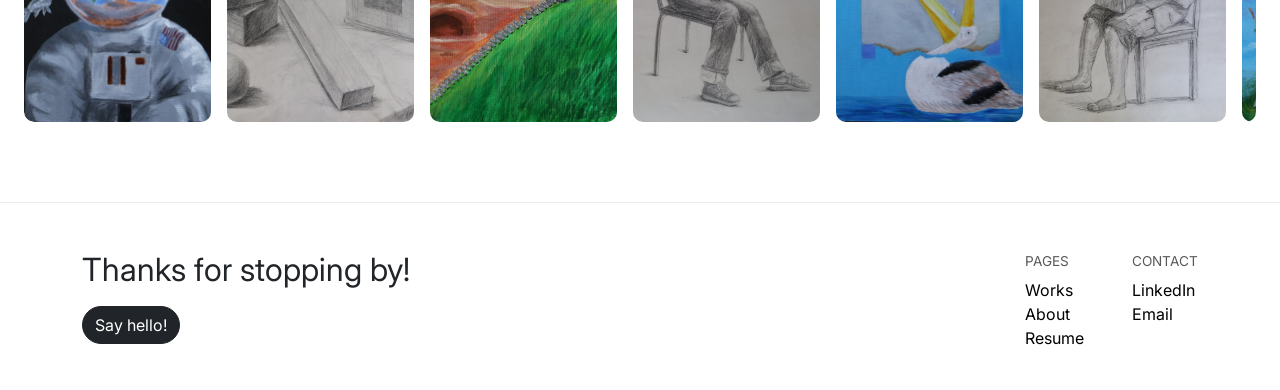
==== commit ca2bad49: "Finalizing About & Editing CareNiva cs" ====
--- a/about.html
+++ b/about.html
@@ -69,23 +69,23 @@
               Hi there! I'm Sarah, a product designer. ☺
             </p>
             <p>
-              I'm a UI/UX designer who loves turning complex problems into
-              thoughtful, human-centered experiences. Growing up as a child of
-              immigrant parents, I learned early on to be resourceful, curious,
-              and attentive to the needs of those around me. That mindset
-              continues to shape how I approach design today: with empathy, a
-              willingness to ask questions, and a desire to create lasting
-              things that genuinely help people.
+              I am studying Informatics at UC Irvine, where I am focusing on
+              <strong>Human-Computer Interaction</strong>. I'm currently based
+              in Irvine, CA!
             </p>
             <p>
-              I've always loved a good whiteboard session. Whether I'm sketching
-              ideas, untangling a problem, or collaborating with others, I find
-              joy in turning scattered thoughts into something meaningful and
-              personal.
+              My mission is to turn complex problems into thoughtful,
+              human-centered experiences. As an immigrant myself, I learned
+              early on to be <strong>resourceful</strong>,
+              <strong>curious</strong>, and <strong>attentive</strong> to the
+              needs of those around me. That mindset continues to shape how I
+              approach design today: with empathy, a willingness to ask
+              questions, and a desire to create lasting things that genuinely
+              help people.
             </p>
             <p>
               Currently, I'm designing digital tools for UC Irvine's Student
-              Center and exploring AI-powered solutions for Daplab that help
+              Center and exploring Agentic AI solutions for Daplab that help
               preschool teachers in Santa Ana.
             </p>
             <p>
@@ -93,23 +93,10 @@
               homebody side—cozy movie nights, reading a good book with a cup of
               tea, or solving Sudoku puzzles!
             </p>
-            <div class="mt-4">
-              <p class="label">Toolbox</p>
-              <span class="badge rounded-pill about-tag">Figma</span>
-              <span class="badge rounded-pill about-tag">User Research</span>
-              <span class="badge rounded-pill about-tag">Prototyping</span>
-              <span class="badge rounded-pill about-tag"
-                >Usability Testing</span
-              >
-              <span class="badge rounded-pill about-tag">HTML &amp; CSS</span>
-            </div>
-
             <div class="row gx-5 about-now">
               <div class="col-12 col-md-6 mb-4 mb-md-0">
                 <p class="label">What I'm up to</p>
-                <p class="about-now-text">
-                  Finishing my Informatics (HCI) degree at UCI!
-                </p>
+                <p class="about-now-text">Finishing my degree at UC Irvi!</p>
               </div>
               <div class="col-12 col-md-6">
                 <p class="label">What I'm Learning</p>
@@ -208,6 +195,27 @@
             <span class="exp-year">2023</span>
           </li>
         </ul>
+        <div class="about-toolbox">
+          <p class="label">Toolbox</p>
+          <div>
+            <span class="badge rounded-pill about-tag">Figma</span>
+            <span class="badge rounded-pill about-tag">FigJam</span>
+            <span class="badge rounded-pill about-tag">Claude Code</span>
+            <span class="badge rounded-pill about-tag">HTML &amp; CSS</span>
+            <span class="badge rounded-pill about-tag">JavaScript</span>
+            <span class="badge rounded-pill about-tag">SQL</span>
+          </div>
+        </div>
+        <!-- second line -->
+        <div class="mt-2">
+          <span class="badge rounded-pill about-tag">User Research</span>
+          <span class="badge rounded-pill about-tag">Prototyping</span>
+          <span class="badge rounded-pill about-tag">Interaction Design</span>
+          <span class="badge rounded-pill about-tag">Usability Testing</span>
+          <span class="badge rounded-pill about-tag"
+            >Accessibility Guidelines (WCAG)</span
+          >
+        </div>
       </section>
 
       <!-- art carousel -->
@@ -217,7 +225,7 @@
           From pencil sketching to acrylic painting...
         </h2>
         <p class="art-text">
-          Here are some of my favorite paintings and drawings from over the
+          Here are some of my favorite drawings and paintings from over the
           years!
         </p>
 
--- a/index.css
+++ b/index.css
@@ -153,6 +153,10 @@
   font-weight: normal;
   background-color: white;
   color: black;
+}
+
+.about-toolbox {
+  margin-top: 60px;
 }
 
 .footer {
@@ -337,7 +341,6 @@
 }
 
 .cs-section p {
-  max-width: 65ch;
   line-height: 1.65;
   overflow-wrap: anywhere;
 }
@@ -585,10 +588,6 @@
   animation: art-scroll 85s linear infinite;
 }
 
-.art-track:hover {
-  animation-play-state: paused;
-}
-
 .art-track li {
   flex: none;
 }
@@ -688,10 +687,19 @@
   column-gap: 8px;
   row-gap: 2px;
   min-height: 24px;
-}
-
+  /* thin line 8px under each row, like the example (7px padding + 1px border) */
+  padding-bottom: 7px;
+  border-bottom: 1px solid #ebebeb;
+}
+
+/* keeps your 49px row-to-row spacing: 32px row + 17px gap */
 .exp-row + .exp-row {
-  margin-top: 20px;
+  margin-top: 17px;
+}
+
+/* no line under the last job */
+.exp-row:last-child {
+  border-bottom-color: transparent;
 }
 
 .exp-logo {
@@ -789,7 +797,6 @@
 }
 
 .cs-bullets {
-  max-width: 65ch;
   padding-left: 1.25rem;
   line-height: 1.65;
 }
@@ -850,7 +857,6 @@
 }
 
 .cs-caption {
-  max-width: 65ch;
   margin-top: 0.75rem;
   color: #595959;
   font-size: 0.85rem;
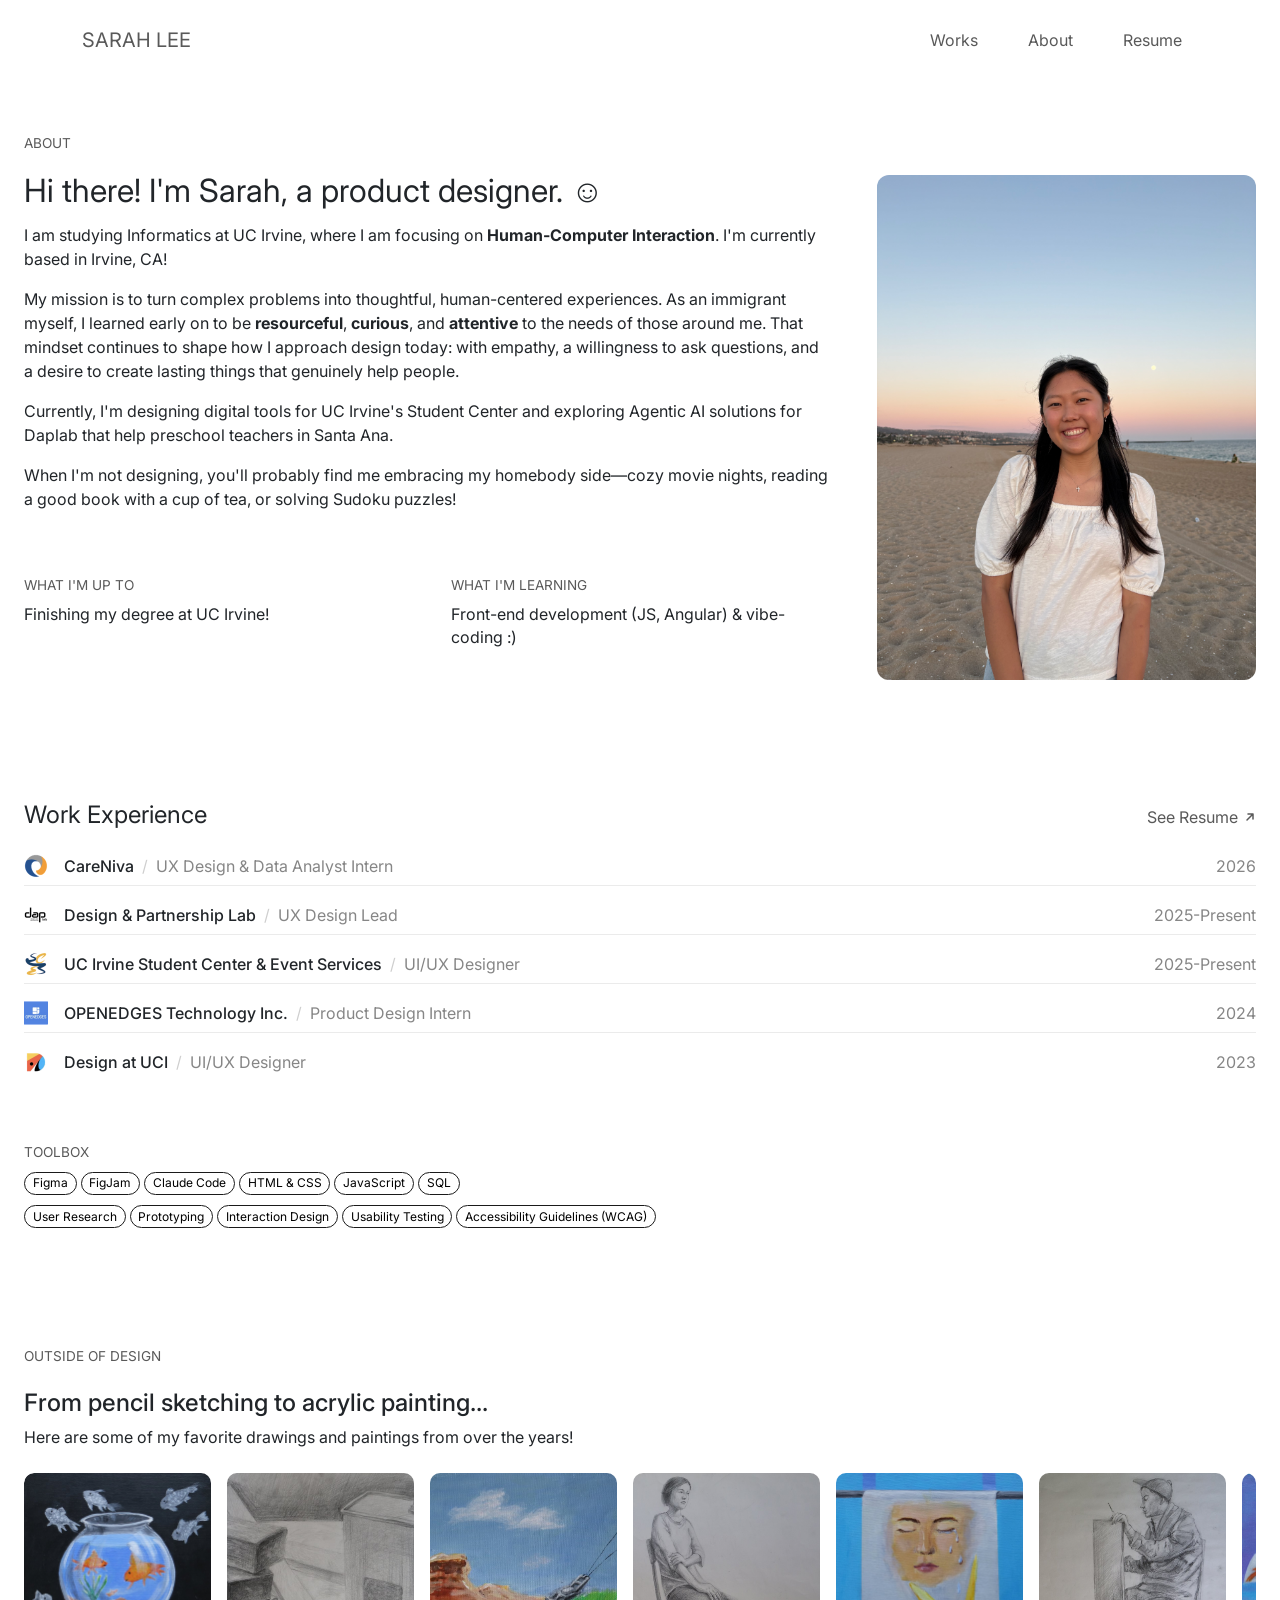
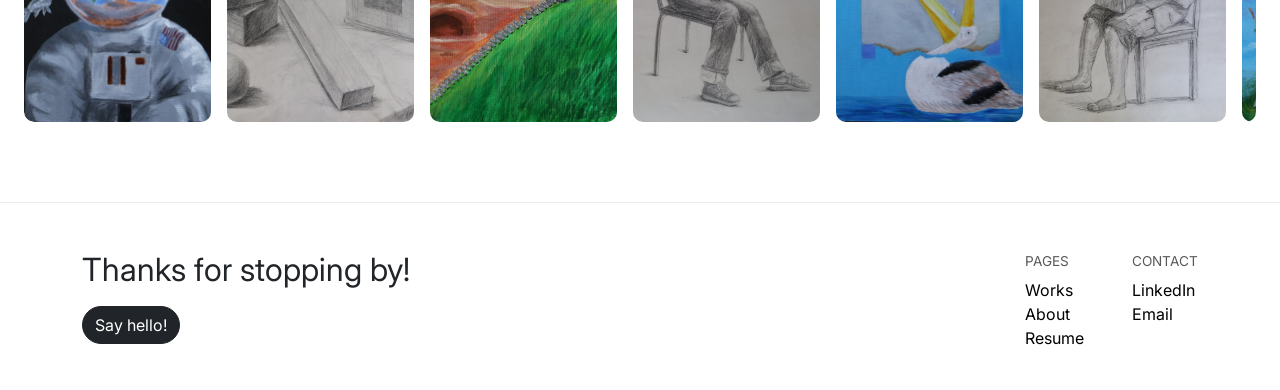
==== commit f97fdd38: "Finished Roomscape CS" ====
--- a/about.html
+++ b/about.html
@@ -96,7 +96,7 @@
             <div class="row gx-5 about-now">
               <div class="col-12 col-md-6 mb-4 mb-md-0">
                 <p class="label">What I'm up to</p>
-                <p class="about-now-text">Finishing my degree at UC Irvi!</p>
+                <p class="about-now-text">Finishing my degree at UC Irvine!</p>
               </div>
               <div class="col-12 col-md-6">
                 <p class="label">What I'm Learning</p>
--- a/index.css
+++ b/index.css
@@ -753,6 +753,10 @@
   background-color: #fafcfe;
 }
 
+.cs-banner-roomscape {
+  background-color: #cbd8c5;
+}
+
 .cs-link-btn {
   min-width: 9.5rem;
   font-size: 0.9rem;
@@ -774,6 +778,135 @@
   border-bottom: 1px solid #ebebeb;
 }
 
+.cs-guiding {
+  padding: 3.5rem 2rem;
+  border: 2px solid rgb(0, 0, 227);
+  border-radius: 16px;
+  background-color: #f5f5f5;
+  text-align: center;
+}
+
+.cs-guiding .cs-eyebrow {
+  margin-bottom: 1rem;
+  color: #595959;
+  letter-spacing: 0.08em;
+}
+
+.cs-section .cs-guiding-text {
+  margin: 0 auto;
+  font-size: 1.75rem;
+  line-height: 1.4;
+  letter-spacing: -0.01em;
+}
+
+.cs-guiding-accent {
+  color: rgb(0, 0, 227);
+}
+
+@media screen and (max-width: 640px) {
+  .cs-guiding {
+    padding: 2rem 1.25rem;
+  }
+
+  .cs-section .cs-guiding-text {
+    font-size: 1.35rem;
+  }
+}
+
+.cs-goal {
+  height: 100%;
+  padding: 1.75rem;
+  border-radius: 16px;
+  background-color: #f5f5f5;
+}
+
+.cs-goal img {
+  display: block;
+  width: auto;
+  height: 64px;
+  margin-bottom: 1.25rem;
+}
+
+.cs-section .cs-goal p {
+  margin-bottom: 0;
+  color: #595959;
+}
+
+.cs-solutions {
+  margin-bottom: 1.5rem;
+}
+
+.cs-solution-row {
+  display: grid;
+  grid-template-columns: 1fr auto 1fr;
+  gap: 1.5rem;
+  align-items: center;
+  padding: 1.25rem 0;
+}
+
+.cs-section .cs-solution-q p {
+  margin-bottom: 0;
+  color: #595959;
+  font-size: 1.1rem;
+}
+
+.cs-section .cs-solution-q p + p {
+  margin-top: 1.25rem;
+}
+
+.cs-section .cs-solution-a {
+  margin-bottom: 0;
+  color: rgb(0, 0, 227);
+  font-size: 1.1rem;
+  font-weight: 600;
+}
+
+.cs-solution-arrow {
+  color: rgb(0, 0, 227);
+}
+
+@media screen and (max-width: 640px) {
+  .cs-solution-row {
+    grid-template-columns: 1fr;
+    gap: 0.75rem;
+  }
+
+  .cs-solution-arrow {
+    transform: rotate(90deg);
+    transform-origin: 9px 9px;
+    margin: 0.5rem 0;
+  }
+}
+
+.cs-panel-wide.cs-panel-gray {
+  padding: 1.5rem;
+  border-color: #f5f5f5;
+  background-color: #f5f5f5;
+}
+
+.cs-flow {
+  margin-top: 3rem;
+  margin-bottom: 1.5rem;
+}
+
+.cs-flow-label {
+  margin-bottom: 0.5rem;
+}
+
+.cs-flow-video {
+  display: block;
+  width: 100%;
+  max-width: 280px;
+  height: auto;
+  margin: 0 auto;
+  border-radius: 16px;
+  background-color: #f5f5f5;
+}
+
+.cs-stats + p {
+  margin-top: 1.5rem;
+}
+
 .cs-stat-number {
   margin-bottom: 0.5rem;
   font-size: 2.5rem;
@@ -794,6 +927,38 @@
 
 .cs-steps .cs-eyebrow {
   margin-bottom: 0.5rem;
+}
+
+/* design-process row: tighter under its label, arrows between steps */
+.cs-steps.cs-process {
+  margin-top: -1rem;
+}
+
+.cs-process-arrow {
+  display: none;
+}
+
+@media screen and (min-width: 992px) {
+  .cs-process {
+    flex-wrap: nowrap;
+    justify-content: space-between;
+  }
+
+  .cs-process > .col-lg {
+    flex: 0 1 auto;
+    width: auto;
+    max-width: 11rem;
+  }
+
+  .cs-process-arrow {
+    display: block;
+    flex: 0 0 auto;
+    width: auto;
+    padding-top: 1.9rem;
+    color: #595959;
+    font-size: 1.25rem;
+    line-height: 1;
+  }
 }
 
 .cs-bullets {
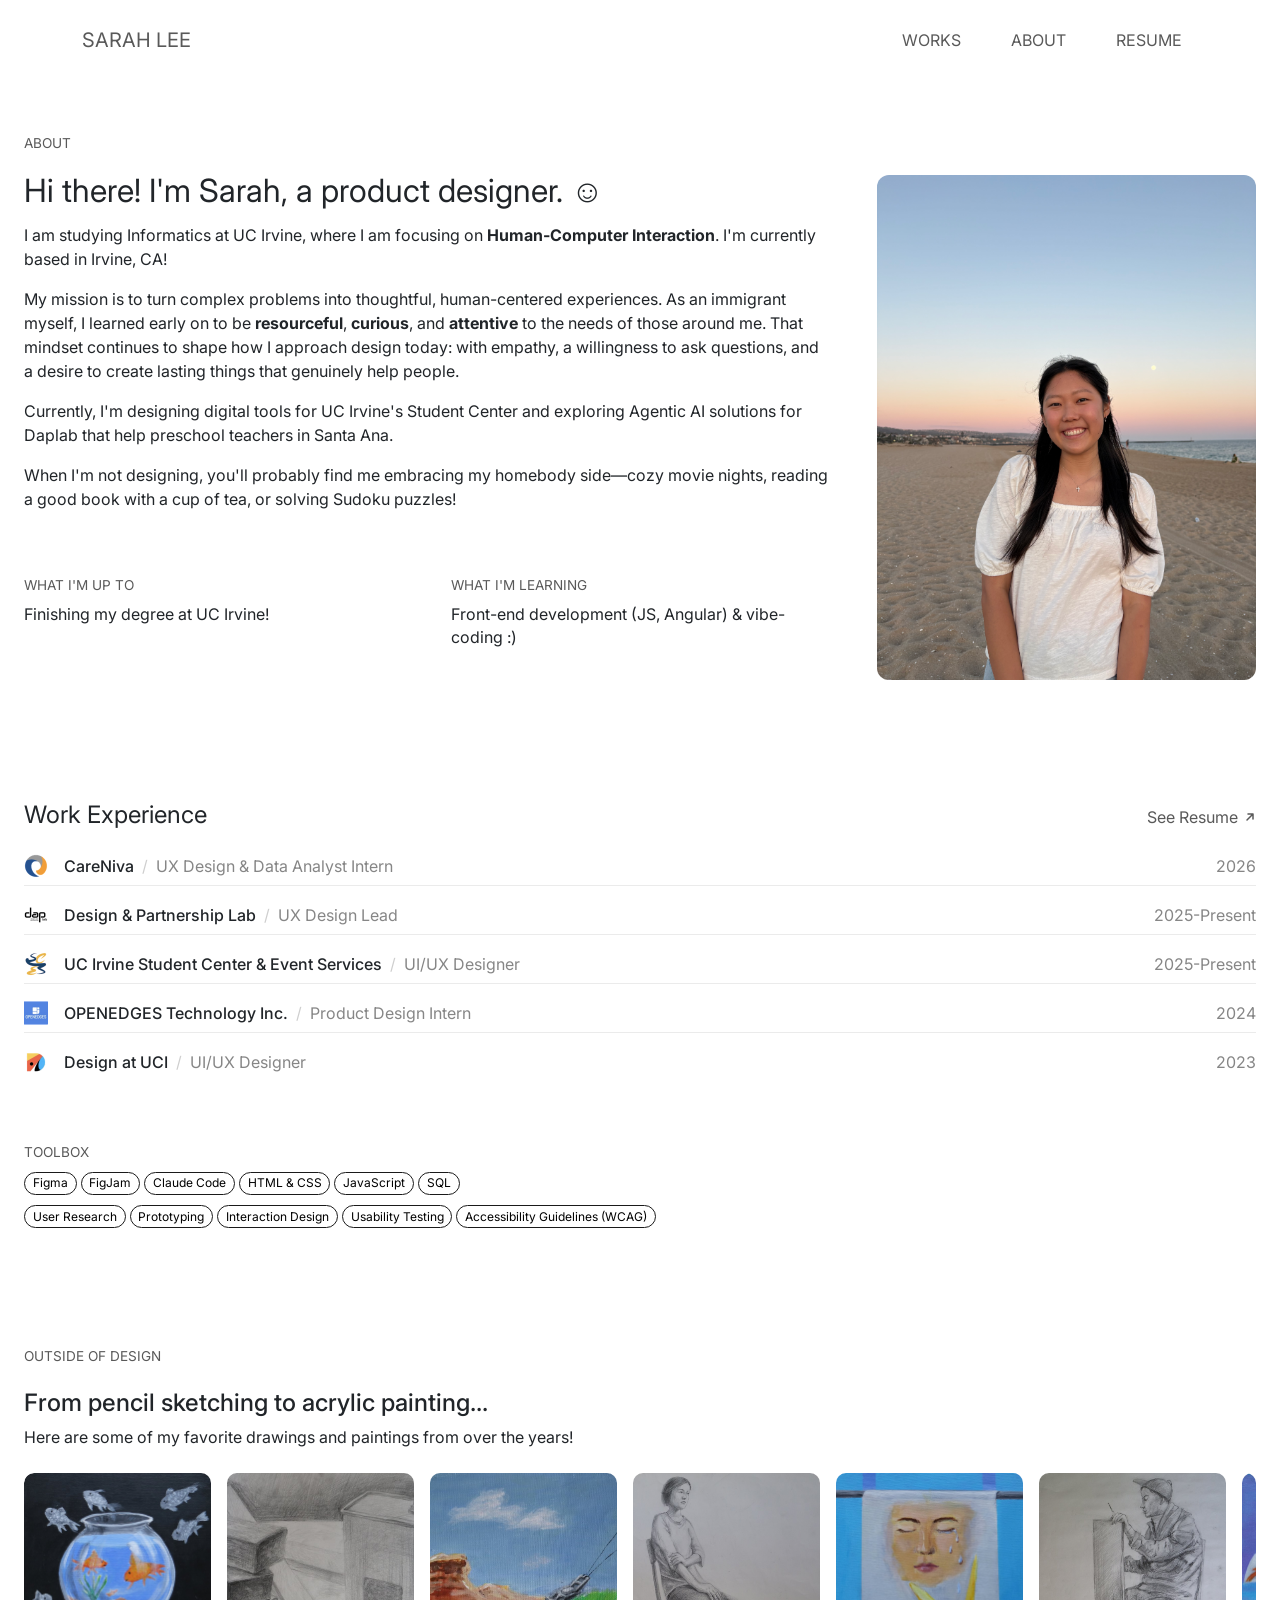
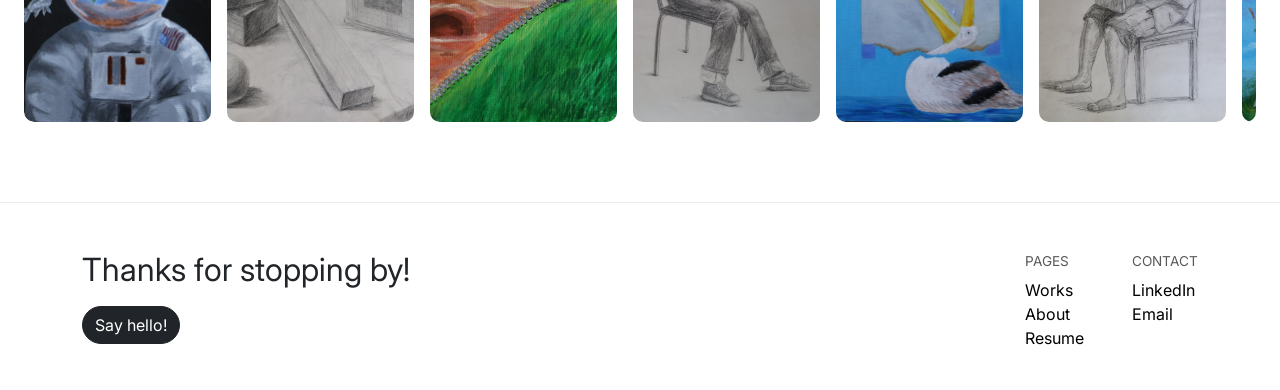
==== commit a699e0df: "new nav bars" ====
--- a/about.html
+++ b/about.html
@@ -38,11 +38,11 @@
                 aria-current="page"
                 href="index.html#works"
                 aria-label="Works"
-                >Works</a
+                >WORKS</a
               >
             </li>
             <li class="nav-item">
-              <a class="nav-link" href="about.html" aria-label="About">About</a>
+              <a class="nav-link" href="about.html" aria-label="About">ABOUT</a>
             </li>
             <li class="nav-item">
               <a
@@ -50,7 +50,7 @@
                 href="resume.pdf"
                 target="_blank"
                 aria-label="Resume (opens in a new tab)"
-                >Resume</a
+                >RESUME</a
               >
             </li>
           </ul>
--- a/index.css
+++ b/index.css
@@ -1,4 +1,29 @@
-@import url("https://fonts.googleapis.com/css2?family=Inter:ital,opsz,wght@0,14..32,100..900;1,14..32,100..900&display=swap");
+@import url("https://fonts.googleapis.com/css2?family=Inter:ital,opsz,wght@0,14..32,100..900;1,14..32,100..900&family=Lato:wght@400;700&family=Libre+Baskerville:wght@400;700&display=swap");
+
+:root {
+  --esports-gradient:
+    radial-gradient(
+      ellipse 45% 100% at 0% 0%,
+      #93befb 0%,
+      rgba(147, 190, 251, 0) 100%
+    ),
+    radial-gradient(
+      ellipse 45% 100% at 100% 0%,
+      #9fc3fb 0%,
+      rgba(159, 195, 251, 0) 100%
+    ),
+    radial-gradient(
+      ellipse 40% 90% at 0% 55%,
+      rgba(173, 193, 207, 0.8) 0%,
+      rgba(173, 193, 207, 0) 100%
+    ),
+    radial-gradient(
+      ellipse 40% 90% at 100% 55%,
+      rgba(178, 196, 201, 0.8) 0%,
+      rgba(178, 196, 201, 0) 100%
+    ),
+    linear-gradient(to bottom, #c6cdcb 0%, #d0ca98 55%, #eac83b 100%);
+}
 
 body {
   font-family: "Inter", sans-serif;
@@ -14,6 +39,10 @@
   color: white;
 }
 
+.highlight-text {
+  color: #5965c9;
+}
+
 .portfolio-nav {
   padding: 20px;
 }
@@ -25,7 +54,7 @@
 }
 
 .nav-brand:hover {
-  color: #496d89;
+  color: #5965c9;
 }
 
 .portfolio-nav .nav {
@@ -40,12 +69,20 @@
 }
 
 .portfolio-nav .nav-link:hover {
-  color: #496d89;
+  color: #5965c9;
 }
 
 .top {
   color: black;
   position: relative;
+}
+
+.top a {
+  color: inherit;
+}
+
+.top a:hover {
+  color: #5965c9;
 }
 
 @media screen and (max-width: 640px) {
@@ -71,12 +108,14 @@
 
 .top h1 {
   color: black;
+  font-family: "Inter", Inter, serif;
   font-size: 4em;
   font-weight: normal;
 }
 
 .description {
-  font-size: 1.5em;
+  font-family: "Lato", sans-serif;
+  font-size: 1.6em;
   margin-bottom: 2em;
 }
 
@@ -99,16 +138,43 @@
 }
 
 .works-card {
+  border: none;
+}
+
+.works-card-media {
   overflow: hidden;
-  border: none;
+  border: 0.25px solid rgba(128, 128, 128, 0.283);
+  border-radius: 10px;
+}
+
+.works-card-img {
+  display: block;
+  transition: transform 400ms ease-out;
+}
+
+.works-card:focus-within .works-card-img {
+  transform: scale(1.04);
+}
+
+@media (hover: hover) {
+  .works-card:hover .works-card-img {
+    transform: scale(1.04);
+  }
+}
+
+@media (prefers-reduced-motion: reduce) {
+  .works-card-img {
+    transition: none;
+  }
+
+  .works-card:hover .works-card-img,
+  .works-card:focus-within .works-card-img {
+    transform: none;
+  }
 }
 
 .works-card:hover {
-  border-color: #496d89;
-}
-
-.works-card-img {
-  border: 0.25px solid rgba(128, 128, 128, 0.283);
+  border-color: #5965c9;
 }
 
 .works-tag {
@@ -123,11 +189,11 @@
 }
 
 .card-body:hover .works-link {
-  color: #496d89;
+  color: #5965c9;
 }
 
 .card-body:hover .card-description {
-  color: #496d89;
+  color: #5965c9;
 }
 
 .profile-img {
@@ -175,7 +241,7 @@
 }
 
 .footer-btn:hover {
-  background-color: #496d89;
+  background-color: #5965c9;
 }
 
 .footer-link {
@@ -184,7 +250,7 @@
 }
 
 .footer-link:hover {
-  color: #496d89;
+  color: #5965c9;
 }
 
 .back-button {
@@ -196,7 +262,7 @@
 }
 
 .back-button:hover {
-  color: #496d89;
+  color: #5965c9;
 }
 
 .cs-hero-img {
@@ -299,14 +365,17 @@
   text-decoration: none;
 }
 
-.cs-section-link:hover,
 .cs-section-link.active {
   color: #1a1a1a;
 }
 
+.cs-section-link:hover {
+  color: #5965c9;
+}
+
 .cs-eyebrow {
   margin-bottom: 1rem;
-  color: rgb(0, 0, 227);
+  color: #5965c9;
   font-size: 0.75rem;
   letter-spacing: 0.1em;
   text-transform: uppercase;
@@ -485,7 +554,7 @@
   }
 
   .cs-section-link.active {
-    border-left-color: rgb(0, 0, 227);
+    border-left-color: #5965c9;
   }
 }
 
@@ -671,7 +740,7 @@
 }
 
 .exp-resume:hover {
-  color: #496d89;
+  color: #5965c9;
 }
 
 .exp-list {
@@ -753,6 +822,14 @@
   background-color: #fafcfe;
 }
 
+.cs-banner-esports {
+  background: var(--esports-gradient);
+}
+
+.works-card-img-esports {
+  background: var(--esports-gradient);
+}
+
 .cs-banner-roomscape {
   background-color: #cbd8c5;
 }
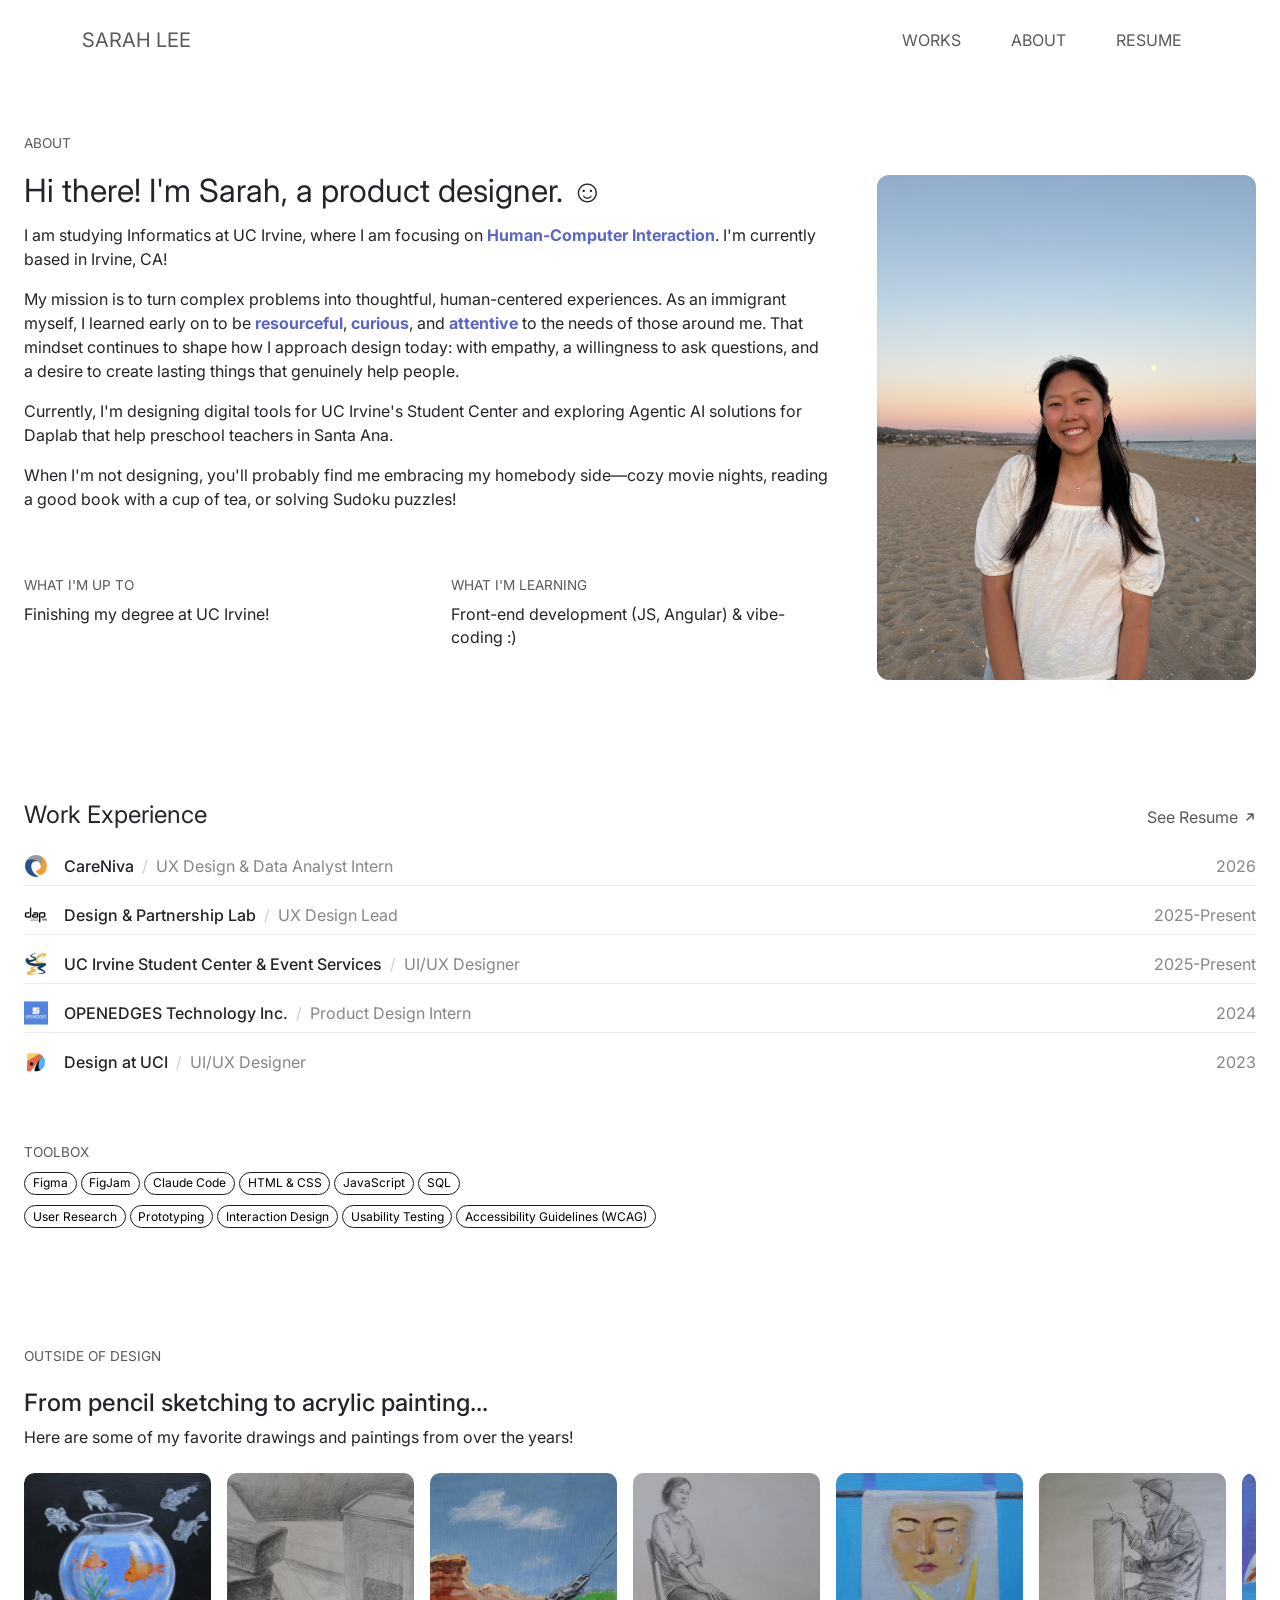
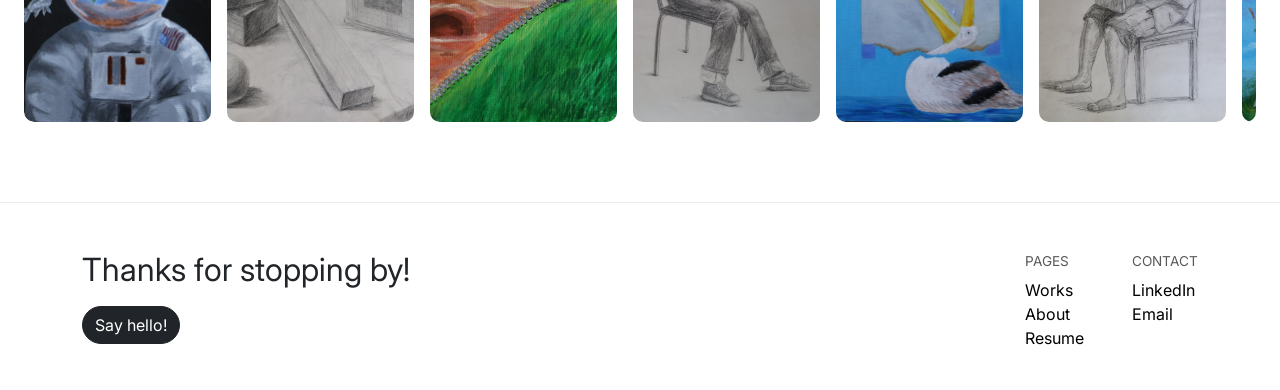
==== commit 5c6f6cec: "more edits" ====
--- a/about.html
+++ b/about.html
@@ -70,16 +70,20 @@
             </p>
             <p>
               I am studying Informatics at UC Irvine, where I am focusing on
-              <strong>Human-Computer Interaction</strong>. I'm currently based
-              in Irvine, CA!
+              <span class="highlight-text"
+                ><strong>Human-Computer Interaction</strong></span
+              >. I'm currently based in Irvine, CA!
             </p>
             <p>
               My mission is to turn complex problems into thoughtful,
               human-centered experiences. As an immigrant myself, I learned
-              early on to be <strong>resourceful</strong>,
-              <strong>curious</strong>, and <strong>attentive</strong> to the
-              needs of those around me. That mindset continues to shape how I
-              approach design today: with empathy, a willingness to ask
+              early on to be
+              <span class="highlight-text"><strong>resourceful</strong></span
+              >, <span class="highlight-text"><strong>curious</strong></span
+              >, and
+              <span class="highlight-text"><strong>attentive</strong></span> to
+              the needs of those around me. That mindset continues to shape how
+              I approach design today: with empathy, a willingness to ask
               questions, and a desire to create lasting things that genuinely
               help people.
             </p>
--- a/index.css
+++ b/index.css
@@ -819,11 +819,24 @@
 
 /* ---------- CareNiva case study ---------- */
 .cs-banner-careniva {
-  background-color: #fafcfe;
+  background-color: #ffe2d0;
 }
 
 .cs-banner-esports {
   background: var(--esports-gradient);
+}
+
+.works-card-media-careniva {
+  background-color: #ffe2d0;
+}
+
+.works-card-img-careniva {
+  object-fit: contain;
+  filter: drop-shadow(0 18px 24px rgba(60, 30, 10, 0.28));
+}
+
+.cs-banner-careniva .cs-banner-img {
+  filter: drop-shadow(0 18px 24px rgba(60, 30, 10, 0.28));
 }
 
 .works-card-img-esports {
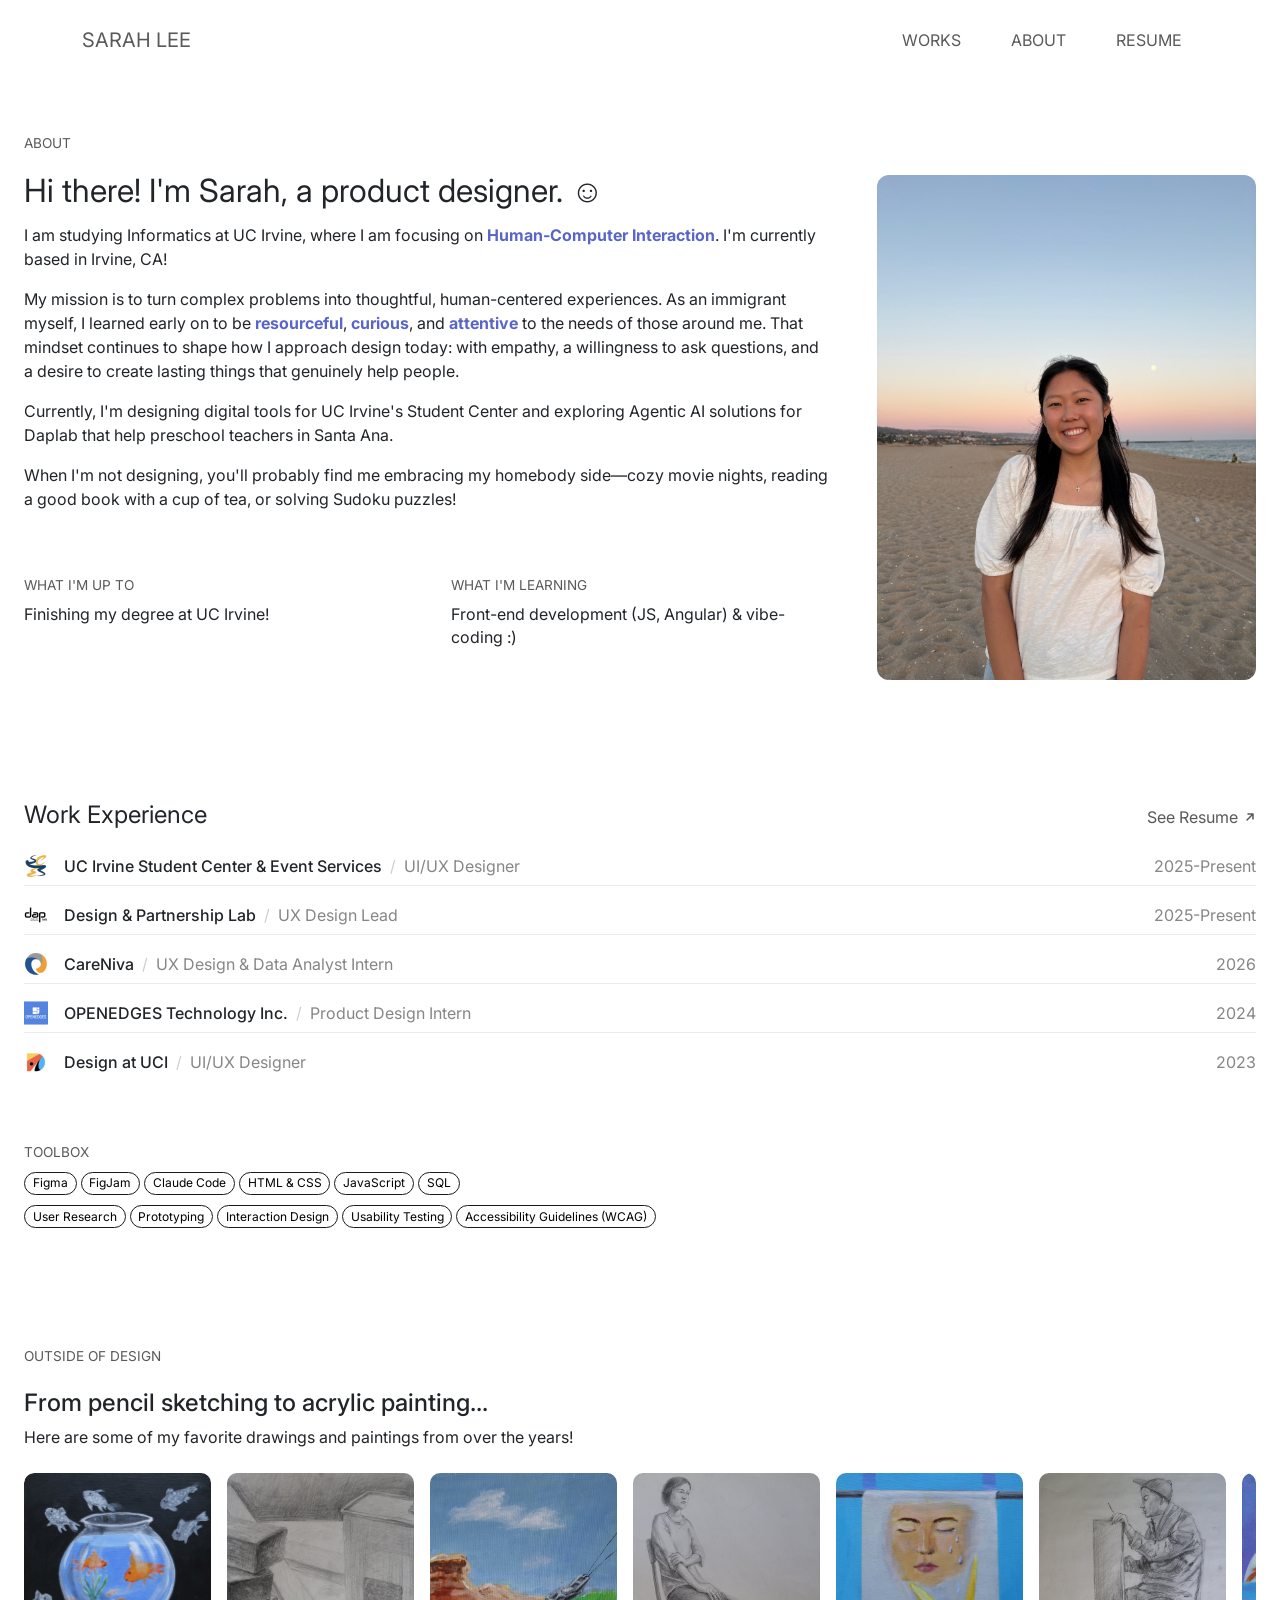
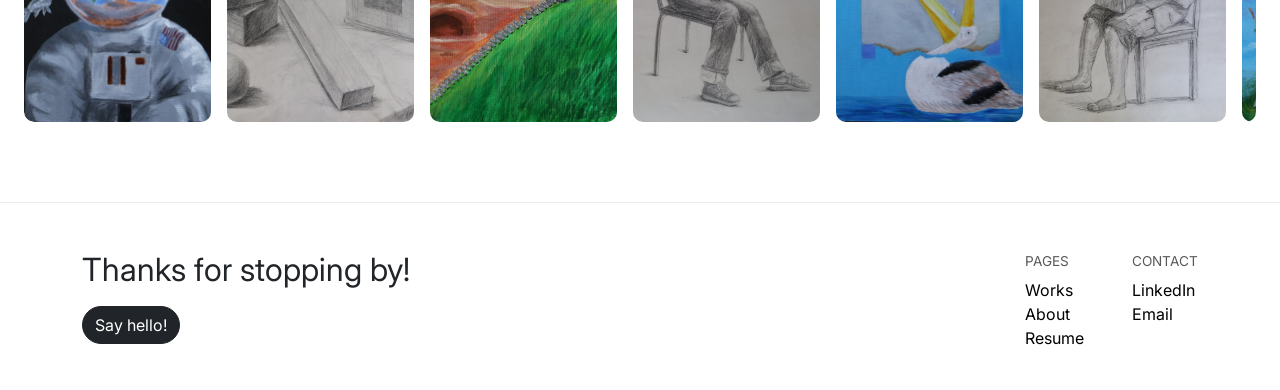
==== commit 8a1d4b7c: "minor edits to portfolio" ====
--- a/about.html
+++ b/about.html
@@ -153,12 +153,14 @@
         <ul class="exp-list">
           <li class="exp-row">
             <span class="exp-logo" aria-hidden="true"
-              ><img src="logos/careniva.png" alt=""
+              ><img src="logos/uci-student-center.png" alt=""
             /></span>
-            <span class="exp-company">CareNiva</span>
+            <span class="exp-company"
+              >UC Irvine Student Center &amp; Event Services</span
+            >
             <span class="exp-sep" aria-hidden="true">/</span>
-            <span class="exp-role">UX Design &amp; Data Analyst Intern</span>
-            <span class="exp-year">2026</span>
+            <span class="exp-role">UI/UX Designer</span>
+            <span class="exp-year">2025-Present</span>
           </li>
           <li class="exp-row">
             <span class="exp-logo" aria-hidden="true"
@@ -171,14 +173,12 @@
           </li>
           <li class="exp-row">
             <span class="exp-logo" aria-hidden="true"
-              ><img src="logos/uci-student-center.png" alt=""
+              ><img src="logos/careniva.png" alt=""
             /></span>
-            <span class="exp-company"
-              >UC Irvine Student Center &amp; Event Services</span
-            >
+            <span class="exp-company">CareNiva</span>
             <span class="exp-sep" aria-hidden="true">/</span>
-            <span class="exp-role">UI/UX Designer</span>
-            <span class="exp-year">2025-Present</span>
+            <span class="exp-role">UX Design &amp; Data Analyst Intern</span>
+            <span class="exp-year">2026</span>
           </li>
           <li class="exp-row">
             <span class="exp-logo" aria-hidden="true"
